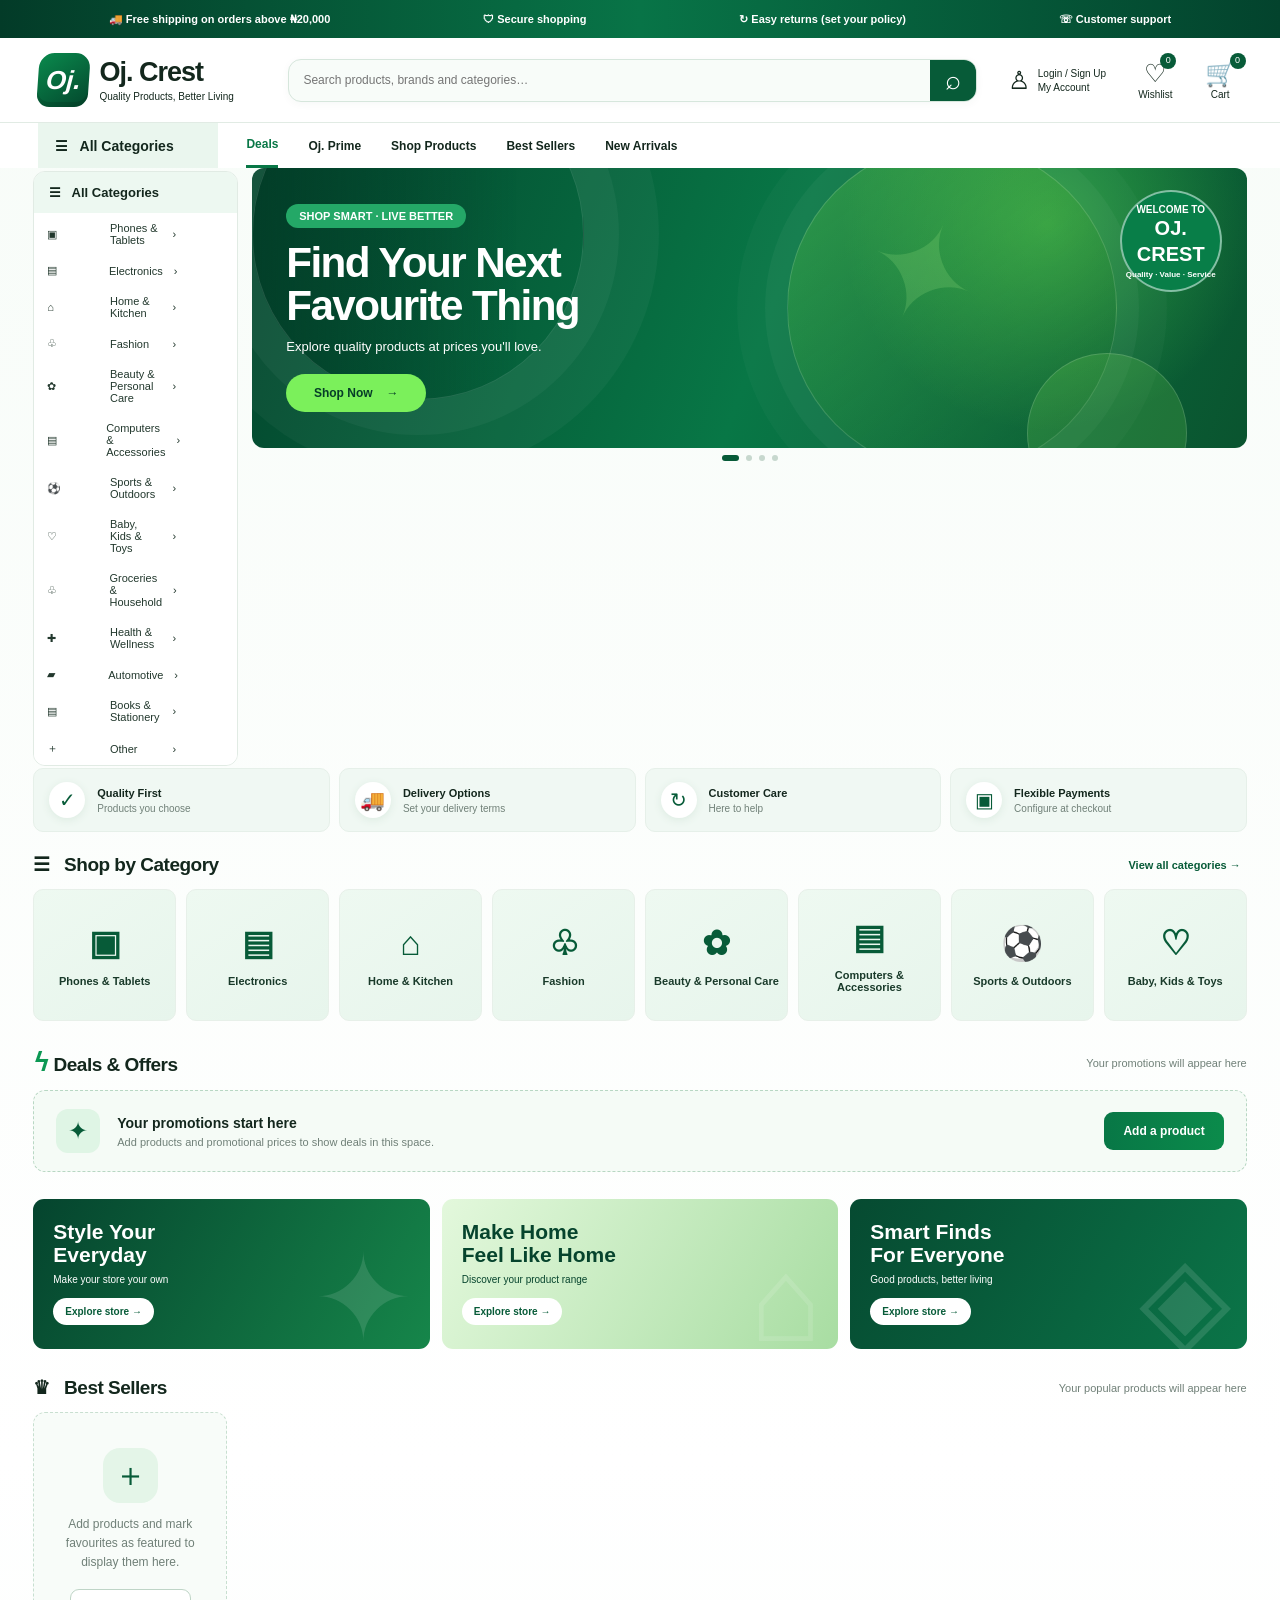
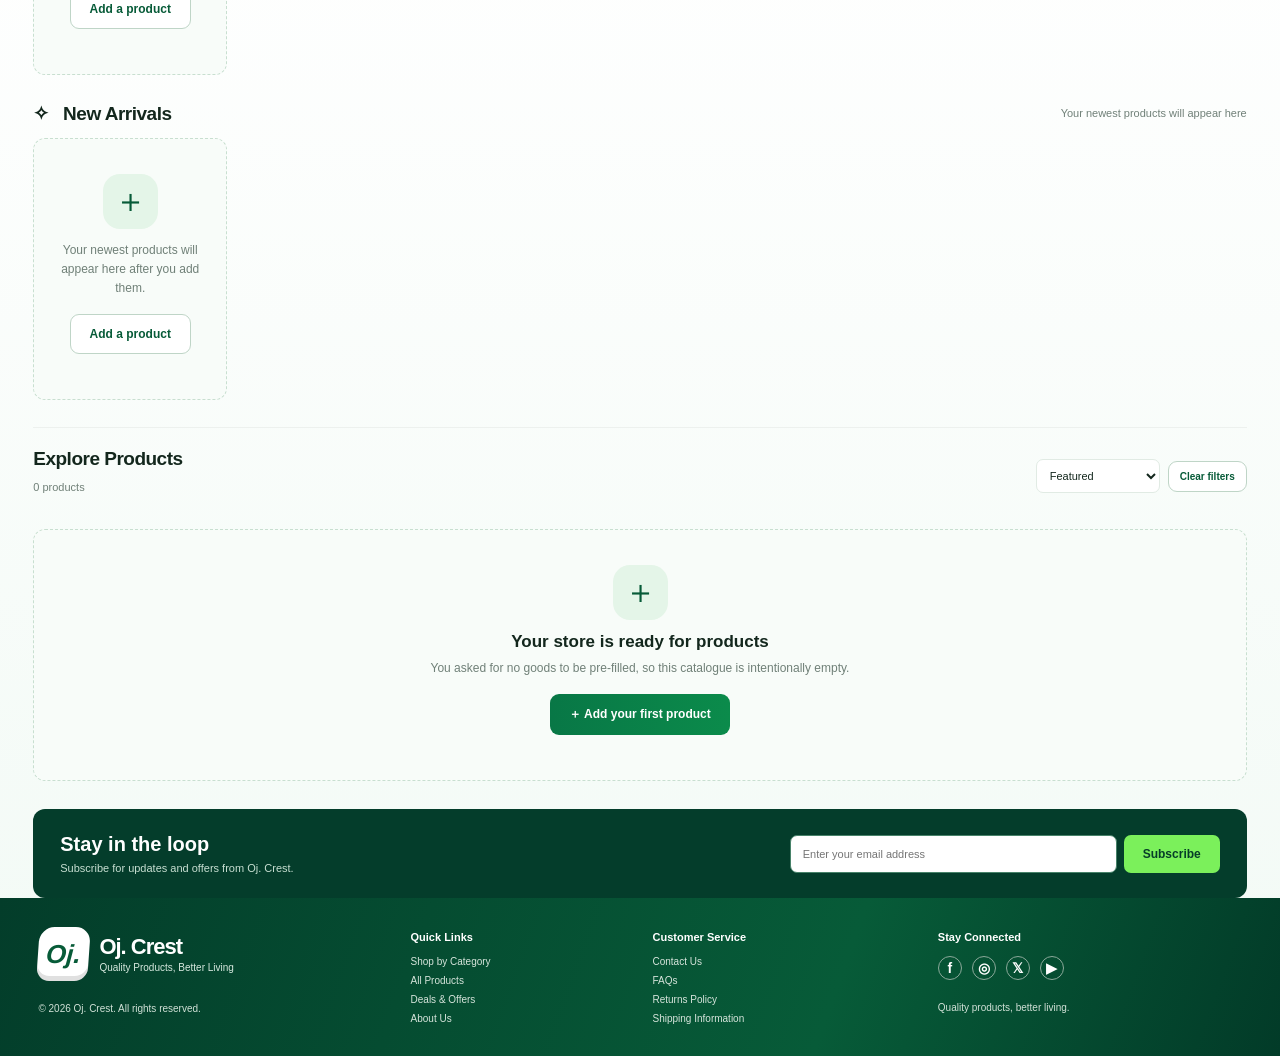
==== index.html @ b091c266 "Add files via upload" ====
<!doctype html>
<html lang="en">
<head>
  <meta charset="utf-8">
  <meta name="viewport" content="width=device-width, initial-scale=1">
  <meta name="theme-color" content="#075b38">
  <meta name="description" content="Oj. Crest — Quality Products, Better Living.">
  <title>Oj. Crest | Quality Products, Better Living</title>
  <style>
*{box-sizing:border-box} :root{--green:#075b38;--deep:#043d2b;--mid:#087746;--lime:#7bf05b;--mint:#edf8f1;--ink:#13271d;--muted:#708078;--line:#e1ebe4;--shadow:0 4px 14px rgba(5,70,42,.07)}html{scroll-behavior:smooth;scroll-padding-top:20px}body{margin:0;background:#fbfdfb;color:var(--ink);font-family:"DM Sans",Arial,sans-serif;font-size:14px}button,input,select,textarea{font:inherit}button,a{-webkit-tap-highlight-color:transparent}button{cursor:pointer}a{color:inherit;text-decoration:none}.top-strip{height:38px;background:var(--deep);color:#fff;display:flex;align-items:center;justify-content:space-around;padding:0 3%;font-size:11px;font-weight:600;gap:12px}.header{display:flex;align-items:center;gap:25px;padding:15px 3%;background:#fff;border-bottom:1px solid var(--line)}.brand{display:flex;align-items:center;gap:10px;min-width:225px}.brand-logo{display:grid;place-items:center;width:51px;height:54px;background:var(--green);color:white;font-size:26px;font-weight:800;font-style:italic;border-radius:15px 15px 13px 13px;transform:skew(-4deg);box-shadow:inset 0 -5px 0 rgba(0,0,0,.12)}.brand b{display:block;font-size:27px;line-height:1.1;letter-spacing:-1px}.brand small{display:block;font-size:10px;margin-top:3px}.search{height:43px;display:flex;flex:1;min-width:120px;border:1px solid #d6e6dc;border-radius:13px;overflow:hidden;background:#f8fcf9}.search input{border:0;outline:0;background:transparent;padding:0 14px;flex:1;min-width:0;font-size:12px}.search button{width:46px;border:0;background:var(--green);color:white;font-size:27px}.head-actions{display:flex;align-items:center;gap:20px}.head-actions button{border:0;background:none;color:var(--ink)}.account-btn{display:flex;align-items:center;gap:8px;text-align:left;font-size:10px;white-space:nowrap}.account-btn small,.head-icon-btn small{display:block;font-size:10px;margin-top:3px}.head-icon{font-size:25px;position:relative;display:inline-block;line-height:1}.head-icon i{position:absolute;top:-8px;right:-10px;background:var(--green);color:white;font-size:9px;font-style:normal;min-width:16px;height:16px;border-radius:50%;display:grid;place-items:center}.head-icon-btn{text-align:center;min-width:42px}.mobile-menu{display:none}.nav{display:flex;align-items:center;gap:28px;padding:0 3%;height:45px;background:#fff}.nav-category{border:0;background:#eaf6ee;padding:13px 17px;font-weight:700;color:var(--ink);height:100%;min-width:180px;text-align:left}.nav-links{display:flex;gap:30px;font-size:12px;font-weight:700;align-items:center;height:100%}.nav-links a:first-child{color:var(--mid);height:100%;display:flex;align-items:center;border-bottom:3px solid var(--mid)}main{padding:0 2.6%}.top-layout{display:grid;grid-template-columns:205px minmax(0,1fr);gap:14px}.category-sidebar{border:1px solid var(--line);border-radius:12px;overflow:hidden;background:#fff;margin-top:3px}.category-sidebar h3{background:#edf8f1;margin:0;padding:13px 15px;font-size:13px}.category-sidebar button{display:flex;align-items:center;gap:11px;width:100%;padding:9px 13px;border:0;background:#fff;text-align:left;font-size:11px;color:#22382d}.category-sidebar button:hover,.category-sidebar button.selected{background:#f0faf3;color:var(--mid)}.category-sidebar button span{flex:1}.hero{min-height:280px;position:relative;overflow:hidden;border-radius:12px;background:radial-gradient(ellipse at 82% 45%,#49a943 0,#147544 30%,transparent 51%),linear-gradient(110deg,#06442e,#087747 70%,#b2f078);color:white;display:flex;align-items:center;padding:30px 34px}.hero:after{content:"";position:absolute;inset:0;background:linear-gradient(90deg,rgba(2,57,37,.6),transparent 80%);pointer-events:none}.hero-copy{position:relative;z-index:2}.hero-pill{display:inline-block;background:#21a967;border-radius:20px;padding:6px 13px;font-size:11px;font-weight:800}.hero h1{font-size:clamp(30px,3.3vw,47px);line-height:1.02;letter-spacing:-1.6px;margin:13px 0 10px}.hero p{line-height:1.5;font-size:13px;margin:0 0 17px}.btn{display:inline-flex;align-items:center;justify-content:center;gap:14px;padding:12px 19px;border:0;border-radius:9px;font-weight:700;font-size:12px;transition:transform .15s,filter .15s}.btn:hover{filter:brightness(1.03);transform:translateY(-1px)}.btn-lime{background:var(--lime);color:#063d28}.btn-green{background:var(--green);color:#fff}.btn-outline{background:#fff;border:1px solid #bfd5c7;color:var(--green)}.hero .btn{border-radius:30px;min-width:140px}.hero-orb{position:absolute;border-radius:50%;border:1px solid rgba(255,255,255,.15)}.orb-one{width:330px;height:330px;right:13%;top:-25px;background:linear-gradient(145deg,rgba(166,255,89,.25),rgba(3,67,44,.1));box-shadow:0 0 0 22px rgba(255,255,255,.035),0 0 0 50px rgba(255,255,255,.025)}.orb-two{width:160px;height:160px;right:6%;bottom:-65px;background:rgba(141,245,90,.17)}.hero-leaf{position:absolute;right:27%;top:27px;font-size:135px;color:rgba(193,255,150,.16);transform:rotate(24deg)}.discount{position:absolute;z-index:2;right:25px;top:22px;width:102px;height:102px;border-radius:50%;border:2px solid rgba(255,255,255,.5);background:#087e48;display:flex;flex-direction:column;align-items:center;justify-content:center;font-size:10px;font-weight:700;text-align:center}.discount strong{font-size:20px;line-height:1.3}.discount small{font-size:8px;margin-top:3px}.slider-dots{height:20px;display:flex;justify-content:center;align-items:center;gap:7px}.slider-dots span{width:6px;height:6px;border-radius:50%;background:#c7d8ce}.slider-dots span:first-child{width:17px;border-radius:5px;background:var(--green)}.trust-row{display:grid;grid-template-columns:repeat(4,1fr);gap:9px;margin:2px 0 21px}.trust-row>div{background:#f0f8f3;border:1px solid #e6f0e9;border-radius:10px;display:flex;align-items:center;gap:12px;padding:13px 15px;min-width:0}.trust-icon{display:grid;place-items:center;flex-shrink:0;width:36px;height:36px;border-radius:50%;background:#fff;color:var(--green);font-size:20px;box-shadow:0 2px 8px #dcebe1}.trust-row b,.trust-row small{display:block}.trust-row b{font-size:11px}.trust-row small{font-size:10px;color:var(--muted);margin-top:4px}.section{margin:21px 0 27px}.section-title{display:flex;align-items:center;justify-content:space-between;gap:14px;margin-bottom:13px}.section-title h2{font-size:19px;letter-spacing:-.5px;margin:0}.text-link{border:0;background:transparent;color:var(--green);font-size:11px;font-weight:700;white-space:nowrap}.muted{color:var(--muted);font-size:11px}.category-tiles{display:grid;grid-template-columns:repeat(8,minmax(0,1fr));gap:10px}.category-tile{min-height:132px;border:1px solid #e7f0e9;border-radius:10px;background:linear-gradient(145deg,#eef9f1,#e7f5ec);display:flex;flex-direction:column;align-items:center;justify-content:center;gap:12px;padding:14px 7px;text-align:center;color:#193a2a;transition:.15s}.category-tile:hover{border-color:#a5d9b8;transform:translateY(-2px)}.category-tile .tile-icon{font-size:34px;color:var(--green);font-weight:700}.category-tile span:last-child{font-size:11px;font-weight:600}.bolt{color:#0b9853;font-size:25px}.empty-promo{display:flex;align-items:center;gap:17px;border:1px dashed #b8d7c3;background:#f5fbf6;border-radius:12px;padding:18px 22px}.empty-promo-icon{width:44px;height:44px;display:grid;place-items:center;border-radius:12px;background:#dff5e5;color:var(--green);font-size:24px}.empty-promo>div:nth-child(2){flex:1}.empty-promo b{font-size:14px}.empty-promo p{font-size:11px;color:var(--muted);margin:5px 0 0}.promo-banners{display:grid;grid-template-columns:repeat(3,1fr);gap:12px;margin:22px 0 27px}.promo{position:relative;overflow:hidden;min-height:150px;border-radius:11px;padding:21px 20px;display:flex;flex-direction:column;align-items:flex-start;color:white;background:linear-gradient(120deg,#075235,#16844a)}.promo-a{background:linear-gradient(120deg,#05442e,#16864a)}.promo-b{background:linear-gradient(120deg,#e3f8dc,#a8dda2);color:#06442d}.promo-c{background:linear-gradient(120deg,#064a31,#0b7548)}.promo b{font-size:21px;line-height:1.1;position:relative;z-index:1}.promo small{font-size:10px;margin-top:8px;position:relative;z-index:1}.promo a{background:#fff;color:var(--green);border-radius:25px;padding:8px 12px;font-size:10px;font-weight:700;margin-top:13px;position:relative;z-index:1}.promo-shape{position:absolute;right:16px;bottom:-19px;font-size:120px;color:rgba(255,255,255,.12)}.product-grid{display:grid;grid-template-columns:repeat(6,minmax(0,1fr));gap:10px}.product-card{position:relative;border:1px solid var(--line);border-radius:10px;background:#fff;padding:9px;min-width:0;box-shadow:0 2px 5px rgba(0,0,0,.015);transition:box-shadow .15s,transform .15s}.product-card:hover{box-shadow:var(--shadow);transform:translateY(-2px)}.product-image{height:145px;width:100%;object-fit:contain;background:#fff;border-radius:7px;cursor:pointer;display:block}.image-placeholder{height:145px;display:grid;place-items:center;background:linear-gradient(135deg,#f0f8f2,#e4f2e8);color:#0b7547;border-radius:7px;font-size:42px;cursor:pointer}.heart-btn{position:absolute;top:12px;right:12px;border:0;background:rgba(255,255,255,.92);width:27px;height:27px;border-radius:50%;font-size:19px;color:var(--green)}.heart-btn.active{color:#dc3f59}.product-name{font-size:11px;line-height:1.35;height:31px;overflow:hidden;margin:10px 0 7px;cursor:pointer}.product-price{font-weight:800;font-size:13px;color:#062f20}.old-price{font-size:10px;color:#a2ada6;text-decoration:line-through;margin-left:6px;font-weight:400}.product-meta{font-size:10px;color:#a1a99f;margin:6px 0 9px;min-height:13px}.stars{color:#f1bf23;letter-spacing:1px}.product-actions{display:flex;gap:5px}.add-cart{width:100%;background:var(--green);color:white;border:0;border-radius:6px;padding:9px 4px;font-size:10px;font-weight:700}.manage-mini{background:#edf7ef;color:var(--green);border:1px solid #dcebe0;border-radius:6px;padding:0 8px;font-size:11px}.all-products{border-top:1px solid #edf1ee;padding-top:20px}.filters{display:flex;gap:8px;align-items:center}.filters select{padding:9px;border:1px solid var(--line);border-radius:7px;background:#fff;color:var(--ink);font-size:11px;max-width:170px}.filters .btn{padding:9px 11px;font-size:10px}.filter-chips{display:flex;gap:7px;flex-wrap:wrap;margin-bottom:12px}.chip{border:1px solid #c9dfd0;border-radius:20px;background:#f2faf4;color:var(--green);padding:6px 10px;font-size:10px}.empty-state{text-align:center;padding:35px 15px 45px;border:1px dashed #c8dfd0;background:#f8fcf9;border-radius:12px}.empty-box{width:55px;height:55px;border-radius:17px;background:#e4f5e8;color:var(--green);font-size:33px;display:grid;place-items:center;margin:0 auto 12px}.empty-state h3{margin:0 0 7px;font-size:17px}.empty-state p{color:var(--muted);font-size:12px;margin:0 auto 16px;max-width:420px;line-height:1.6}.newsletter{margin:28px 0 0;background:var(--deep);color:white;border-radius:12px;padding:24px 27px;display:flex;align-items:center;justify-content:space-between;gap:20px}.newsletter h2{font-size:20px;margin:0 0 6px}.newsletter p{font-size:11px;color:#c8dfd2;margin:0}.newsletter form{display:flex;gap:7px;max-width:430px;width:100%}.newsletter input{flex:1;min-width:0;border:1px solid #478269;background:#fff;color:var(--ink);padding:12px;border-radius:7px;font-size:11px}.newsletter .btn{border-radius:7px}.footer{background:#053d2b;color:white;padding:29px 3% 24px;display:grid;grid-template-columns:1.6fr 1fr 1.2fr 1.4fr;gap:25px;margin-top:0}.brand-footer{min-width:0}.brand-footer .brand-logo{background:#fff;color:var(--green)}.brand-footer b{font-size:22px}.brand-footer small{color:#d7e9df}.footer p{font-size:10px;color:#d1e1d7;margin-top:22px}.footer h4{font-size:11px;margin:4px 0 13px}.footer>div>a:not(.brand),.footer>div>button{display:block;font-size:10px;color:#d7e5dc;margin:8px 0;background:none;border:0;padding:0;text-align:left}.socials{display:flex;gap:10px}.socials a{width:24px;height:24px;border:1px solid #8ba99a;border-radius:50%;display:grid;place-items:center;font-weight:700}.overlay{position:fixed;inset:0;background:rgba(2,25,15,.45);z-index:20}.hidden{display:none!important}.drawer{position:fixed;right:0;top:0;bottom:0;width:min(420px,100%);background:#fff;z-index:21;box-shadow:-10px 0 30px rgba(0,0,0,.12);display:flex;flex-direction:column}.drawer-head{padding:20px;border-bottom:1px solid var(--line);display:flex;align-items:center;justify-content:space-between}.drawer-head h2{font-size:19px;margin:0}.drawer-head small{font-size:12px;color:var(--muted)}.close{border:0;background:#edf5ef;color:var(--green);width:34px;height:34px;border-radius:50%;font-size:25px;line-height:1}.drawer-body{padding:15px 20px;overflow:auto;flex:1}.drawer-footer{border-top:1px solid var(--line);padding:18px 20px}.drawer-footer>small{display:block;color:var(--muted);font-size:10px;margin:9px 0 15px}.full{width:100%;margin-top:9px}.total-line{display:flex;justify-content:space-between;align-items:center;font-size:14px}.total-line b{font-size:18px}.text-link.full{padding:12px}.cart-row{display:grid;grid-template-columns:60px 1fr auto;gap:10px;align-items:center;padding:12px 0;border-bottom:1px solid var(--line)}.cart-thumb{width:60px;height:60px;object-fit:contain;background:#f1f8f3;border-radius:7px}.cart-row b{font-size:11px;display:block}.cart-row small{font-size:10px;color:var(--muted);display:block;margin-top:5px}.quantity{display:flex;gap:7px;align-items:center;margin-top:7px}.quantity button{border:1px solid var(--line);background:#fff;border-radius:4px;width:24px;height:24px;color:var(--green)}.remove-item{border:0;background:none;color:#b44;font-size:10px;margin-top:5px}.modal{width:min(560px,calc(100% - 26px));max-height:90vh;overflow:auto;border:0;border-radius:15px;padding:27px;background:white;color:var(--ink);box-shadow:0 15px 60px rgba(0,0,0,.2)}.modal::backdrop{background:rgba(2,25,15,.52)}.modal h2{margin:0 0 8px;font-size:22px}.modal-x{position:absolute;right:15px;top:15px}.wide-modal{width:min(700px,calc(100% - 26px))}.form-stack{display:flex;flex-direction:column;gap:14px;margin-top:20px}.form-stack label{display:flex;flex-direction:column;gap:6px;font-size:11px;font-weight:700}.form-stack input,.form-stack select,.form-stack textarea{width:100%;padding:11px;border:1px solid #d4e3d9;border-radius:7px;outline-color:#0b8b51;background:#fff;color:var(--ink);font-size:12px}.form-stack small{font-weight:400;color:var(--muted);font-size:10px;line-height:1.4}.form-grid{display:grid;grid-template-columns:1fr 1fr;gap:12px}.check-label{flex-direction:row!important;align-items:center}.check-label input{width:auto}.form-actions{display:flex;justify-content:flex-end;gap:8px;margin-top:5px}.product-detail{display:grid;grid-template-columns:1fr 1fr;gap:22px;padding-top:10px}.detail-image{width:100%;height:250px;object-fit:contain;background:#f3faf5;border-radius:10px}.detail-placeholder{height:250px;display:grid;place-items:center;background:#f3faf5;border-radius:10px;font-size:60px;color:var(--green)}.product-detail h2{font-size:21px;margin:5px 0 12px}.detail-price{font-size:22px;font-weight:800;color:var(--green)}.detail-description{font-size:12px;line-height:1.7;color:#65756b}.detail-stock{font-size:11px;color:var(--muted);margin:12px 0}.toast{position:fixed;z-index:50;left:50%;bottom:24px;transform:translate(-50%,20px);opacity:0;pointer-events:none;background:#103d2a;color:#fff;padding:12px 18px;border-radius:8px;box-shadow:var(--shadow);font-size:12px;transition:.2s;max-width:calc(100% - 24px);text-align:center}.toast.show{opacity:1;transform:translate(-50%,0)}.info-copy{line-height:1.7;color:var(--muted);font-size:13px}
@media(max-width:1000px){.header{gap:13px}.brand{min-width:190px}.brand b{font-size:23px}.head-actions{gap:10px}.account-btn{display:none}.category-tiles{grid-template-columns:repeat(4,minmax(0,1fr))}.product-grid{grid-template-columns:repeat(4,minmax(0,1fr))}.product-image,.image-placeholder{height:135px}.top-layout{grid-template-columns:180px minmax(0,1fr)}.trust-row>div{padding:10px;gap:8px}.trust-row b{font-size:10px}}
@media(max-width:700px){.top-strip{height:auto;min-height:32px;padding:8px 10px;justify-content:center;font-size:10px}.top-strip span:not(:first-child){display:none}.header{padding:12px 4%;gap:10px;flex-wrap:wrap}.brand{min-width:0;flex:1;gap:7px}.brand-logo{width:41px;height:43px;font-size:22px}.brand b{font-size:21px}.brand small{font-size:9px}.mobile-menu{display:block;border:0;background:#eef8f1;color:var(--green);font-size:21px;border-radius:7px;padding:8px 10px;order:2}.search{order:3;flex-basis:100%;height:40px}.head-actions{gap:9px}.head-icon{font-size:22px}.head-icon-btn{min-width:32px}.head-icon-btn small{font-size:9px}.nav{height:auto;padding:0 4%;gap:0}.nav-category{display:none}.nav-links{overflow:auto;gap:20px;white-space:nowrap;height:42px;font-size:11px;width:100%}.top-layout{display:block}.category-sidebar{display:none;margin:0 0 12px}.category-sidebar.open{display:block}.hero{min-height:250px;padding:23px 19px}.hero h1{font-size:33px}.hero p{font-size:12px;max-width:220px}.discount{width:76px;height:76px;right:12px;top:13px;font-size:8px}.discount strong{font-size:14px}.hero-orb{right:-50px}.hero-leaf{right:20%;font-size:100px}.trust-row{grid-template-columns:repeat(2,minmax(0,1fr));gap:7px;margin-top:4px}.trust-row>div{padding:9px;min-height:61px}.trust-icon{width:30px;height:30px;font-size:16px}.trust-row b{font-size:10px}.trust-row small{font-size:9px}.section{margin:20px 0}.section-title{align-items:flex-start;flex-wrap:wrap}.section-title h2{font-size:17px}.section-title .muted{font-size:10px}.category-tiles{grid-template-columns:repeat(4,minmax(0,1fr));gap:7px}.category-tile{min-height:104px;padding:9px 4px;gap:8px}.category-tile .tile-icon{font-size:27px}.category-tile span:last-child{font-size:9px}.empty-promo{padding:13px;gap:10px;flex-wrap:wrap}.empty-promo-icon{width:36px;height:36px}.empty-promo>div:nth-child(2){min-width:150px}.empty-promo p{line-height:1.4}.empty-promo .btn{margin-left:46px}.promo-banners{grid-template-columns:1fr;gap:8px}.promo{min-height:120px;padding:17px}.promo b{font-size:19px}.promo-shape{font-size:95px}.product-grid{grid-template-columns:repeat(2,minmax(0,1fr));gap:8px}.product-card{padding:8px}.product-image,.image-placeholder{height:150px}.product-name{font-size:11px}.product-price{font-size:12px}.product-meta{font-size:9px}.add-cart{padding:10px 4px}.filters{width:100%}.filters select{flex:1;max-width:none}.filters .btn{white-space:nowrap}.newsletter{padding:20px 16px;display:block}.newsletter h2{font-size:18px}.newsletter form{margin-top:14px}.newsletter input{padding:10px}.newsletter .btn{padding:10px}.footer{grid-template-columns:1fr 1fr;gap:22px;padding:25px 5%}.footer-brand{grid-column:1/-1}.footer-brand p{margin-top:13px}.brand-footer b{font-size:20px}.product-detail{grid-template-columns:1fr}.detail-image,.detail-placeholder{height:210px}.form-grid{grid-template-columns:1fr}.modal{padding:24px 18px}.modal-x{right:10px;top:10px}.checkout-total{margin-top:4px}}
@media(max-width:380px){.category-tiles{grid-template-columns:repeat(2,minmax(0,1fr))}.product-image,.image-placeholder{height:130px}.brand b{font-size:19px}.head-actions{gap:5px}.hero h1{font-size:29px}.discount{display:none}.filters .btn{padding:9px 7px}}


/* Extra responsive polish for the single-file Oj. Crest edition */
:root { color-scheme: light; }
body { min-width: 320px; background: linear-gradient(180deg,#f7fcf8 0%,#ffffff 55%,#f2faf5 100%); }
.top-strip { background: linear-gradient(90deg,#033b28,#087447,#03432d); }
.header { position:relative; }
.brand-logo { background:linear-gradient(145deg,#0a8a4d,#03472d); }
.search { box-shadow:0 2px 8px rgba(5,70,42,.04); }
.search:focus-within { border-color:#13a05d; box-shadow:0 0 0 3px rgba(19,160,93,.12); }
.nav-links a { position:relative; padding:15px 0; }
.nav-links a:hover { color:#0b8b4b; }
.hero { background:radial-gradient(circle at 80% 20%,rgba(111,255,83,.35),transparent 25%),linear-gradient(110deg,#03452d 0%,#087746 52%,#0a542f 100%); overflow:hidden; }
.hero:after { content:""; position:absolute; right:-55px; top:-100px; width:330px;height:330px;border:1px solid rgba(255,255,255,.13);border-radius:50%;box-shadow:0 0 0 35px rgba(255,255,255,.04),0 0 0 75px rgba(255,255,255,.035);pointer-events:none; }
.hero-pill { background:#24a867 !important; }
.btn-green,.product-card .add-btn { background:linear-gradient(90deg,#087746,#0b8b4b); }
.btn-green:hover,.product-card .add-btn:hover { filter:brightness(1.1); }
.category-card { transition:transform .18s,box-shadow .18s; }
.category-card:hover { transform:translateY(-3px);box-shadow:0 8px 20px rgba(5,70,42,.10); }
.category-card:nth-child(6n+1){background:#eaf7ee}
.category-card:nth-child(6n+2){background:#eaf5fb}
.category-card:nth-child(6n+3){background:#f1f6e8}
.category-card:nth-child(6n+4){background:#e8f7f4}
.category-card:nth-child(6n+5){background:#f6eef7}
.category-card:nth-child(6n){background:#fff5e8}
.product-card { border-radius:12px; box-shadow:0 3px 12px rgba(5,70,42,.055); transition:transform .18s,box-shadow .18s; }
.product-card:hover { transform:translateY(-3px);box-shadow:0 9px 22px rgba(5,70,42,.11); }
.image-placeholder { background:linear-gradient(135deg,#f0f8f2,#e0f2e6); color:#17834e; border-radius:8px; }
.promo-card { border-radius:14px; }
footer,.footer { background:linear-gradient(110deg,#033d2a,#075b38 65%,#023b28); }
button:focus-visible,a:focus-visible,input:focus-visible { outline:3px solid #8df77a;outline-offset:2px; }
@media(max-width:700px){
 .top-strip { height:auto; min-height:34px; padding:8px 10px; gap:5px 12px; flex-wrap:wrap; justify-content:center; font-size:10px; }
 .header { display:grid; grid-template-columns:1fr auto; gap:12px; padding:12px 14px; }
 .brand { min-width:0; gap:8px; }
 .brand-logo { width:44px;height:46px;font-size:23px; }
 .brand b { font-size:22px; }
 .brand small { font-size:9px; }
 .mobile-menu { display:block; border:1px solid #dbe9df; background:#edf8f1; border-radius:9px; padding:10px 12px; color:#075b38; }
 .search { grid-column:1/-1; width:100%; height:44px; }
 .head-actions { grid-column:1/-1; justify-content:space-around; gap:8px; border-top:1px solid #edf2ee; padding-top:8px; }
 .nav { height:auto; padding:0 14px 10px; display:block; }
 .nav-category { width:100%; border-radius:8px; height:auto; padding:12px; }
 .nav-links { display:flex; overflow-x:auto; gap:20px; white-space:nowrap; padding:10px 2px 4px; }
 .top-layout { display:block; padding:0 14px; }
 .category-sidebar { display:none; }
 .category-sidebar.open { display:block; margin-bottom:12px; }
 main { overflow:hidden; }
 .hero { min-height:300px; padding:24px 20px; border-radius:14px; }
 .hero h1 { font-size:clamp(30px,8vw,42px); }
 .hero p { max-width:75%; }
 .hero:after { right:-160px; top:10px; }
 .benefits,.trust-row { grid-template-columns:repeat(2,minmax(0,1fr)); gap:8px; }
 .category-grid { grid-template-columns:repeat(2,minmax(0,1fr)); }
 .product-grid { grid-template-columns:repeat(2,minmax(0,1fr)); gap:10px; }
 .product-card { min-width:0; }
 .promo-grid { grid-template-columns:1fr; }
 .section { padding-left:14px;padding-right:14px; }
 footer,.footer { padding-left:16px;padding-right:16px; }
}

  </style>
</head>
<body>
  <div class="top-strip">
    <span>🚚 Free shipping on orders above ₦20,000</span><span>🛡 Secure shopping</span>
    <span>↻ Easy returns (set your policy)</span><span>☏ Customer support</span>
  </div>
  <header class="header">
    <a class="brand" href="#" aria-label="Oj. Crest home"><span class="brand-logo">Oj.</span><span><b>Oj. Crest</b><small>Quality Products, Better Living</small></span></a>
    <button class="mobile-menu" id="mobileMenu" aria-label="Open categories">☰</button>
    <form class="search" id="searchForm"><input id="searchInput" type="search" placeholder="Search products, brands and categories…" aria-label="Search products"><button aria-label="Search">⌕</button></form>
    <div class="head-actions">
      <button id="accountOpen" class="account-btn"><span class="head-icon">♙</span><span>Login / Sign Up<small>My Account</small></span></button>
      <button class="head-icon-btn" id="wishlistOpen"><span class="head-icon">♡<i id="wishCount">0</i></span><small>Wishlist</small></button>
      <button class="head-icon-btn" id="cartOpen"><span class="head-icon">🛒<i id="cartCount">0</i></span><small>Cart</small></button>
    </div>
  </header>
  <nav class="nav">
    <button id="categoryToggle" class="nav-category">☰ &nbsp; All Categories</button>
    <div class="nav-links"><a href="#deals">Deals</a><a href="#prime">Oj. Prime</a><a href="#products">Shop Products</a><a href="#bestSellers">Best Sellers</a><a href="#newArrivals">New Arrivals</a></div>
  </nav>

  <main>
    <section class="top-layout">
      <aside class="category-sidebar" id="categorySidebar">
        <h3>☰ &nbsp; All Categories</h3>
        <div id="sidebarCategories"></div>
      </aside>
      <div class="hero-column">
        <section class="hero">
          <div class="hero-copy"><span class="hero-pill">SHOP SMART · LIVE BETTER</span><h1>Find Your Next<br>Favourite Thing</h1><p>Explore quality products at prices you'll love.</p><a class="btn btn-lime" href="#products">Shop Now <span>→</span></a></div>
          <div class="hero-orb orb-one"></div><div class="hero-orb orb-two"></div><div class="hero-leaf">✦</div>
          <div class="discount">WELCOME TO<strong>OJ. CREST</strong><small>Quality · Value · Service</small></div>
        </section>
        <div class="slider-dots"><span></span><span></span><span></span><span></span></div>
      </div>
    </section>

    <section class="trust-row">
      <div><span class="trust-icon">✓</span><span><b>Quality First</b><small>Products you choose</small></span></div>
      <div><span class="trust-icon">🚚</span><span><b>Delivery Options</b><small>Set your delivery terms</small></span></div>
      <div><span class="trust-icon">↻</span><span><b>Customer Care</b><small>Here to help</small></span></div>
      <div><span class="trust-icon">▣</span><span><b>Flexible Payments</b><small>Configure at checkout</small></span></div>
    </section>

    <section class="section" id="categoriesSection"><div class="section-title"><h2>☰ &nbsp; Shop by Category</h2><button class="text-link" id="allCategories">View all categories →</button></div><div class="category-tiles" id="categoryTiles"></div></section>

    <section class="section" id="deals"><div class="section-title"><h2><span class="bolt">ϟ</span> Deals & Offers</h2><span class="muted">Your promotions will appear here</span></div><div class="empty-promo"><div class="empty-promo-icon">✦</div><div><b>Your promotions start here</b><p>Add products and promotional prices to show deals in this space.</p></div><button class="btn btn-green" id="addFirstDeal">Add a product</button></div></section>

    <section class="promo-banners" id="prime">
      <div class="promo promo-a"><span class="promo-shape">✦</span><b>Style Your<br>Everyday</b><small>Make your store your own</small><a href="#products">Explore store →</a></div>
      <div class="promo promo-b"><span class="promo-shape">⌂</span><b>Make Home<br>Feel Like Home</b><small>Discover your product range</small><a href="#products">Explore store →</a></div>
      <div class="promo promo-c"><span class="promo-shape">◈</span><b>Smart Finds<br>For Everyone</b><small>Good products, better living</small><a href="#products">Explore store →</a></div>
    </section>

    <section class="section" id="bestSellers"><div class="section-title"><h2>♛ &nbsp; Best Sellers</h2><span class="muted">Your popular products will appear here</span></div><div class="product-grid" id="bestGrid"></div></section>
    <section class="section" id="newArrivals"><div class="section-title"><h2>✧ &nbsp; New Arrivals</h2><span class="muted">Your newest products will appear here</span></div><div class="product-grid" id="newGrid"></div></section>

    <section class="section all-products" id="products">
      <div class="section-title"><div><h2 id="productHeading">Explore Products</h2><p class="muted" id="resultCount">No products added yet</p></div><div class="filters"><select id="sortSelect" aria-label="Sort products"><option value="featured">Featured</option><option value="price-low">Price: low to high</option><option value="price-high">Price: high to low</option><option value="name">Name: A–Z</option><option value="newest">Newest</option></select><button class="btn btn-outline" id="clearFilters">Clear filters</button></div></div>
      <div class="filter-chips" id="filterChips"></div>
      <div class="product-grid" id="allGrid"></div>
      <div class="empty-state" id="emptyState"><div class="empty-box">＋</div><h3>Your store is ready for products</h3><p>You asked for no goods to be pre-filled, so this catalogue is intentionally empty.</p><button class="btn btn-green" id="emptyAddProduct">＋ Add your first product</button></div>
    </section>

    <section class="newsletter"><div><h2>Stay in the loop</h2><p>Subscribe for updates and offers from Oj. Crest.</p></div><form id="newsletterForm"><input type="email" id="newsletterEmail" placeholder="Enter your email address" required><button class="btn btn-lime">Subscribe</button></form></section>
  </main>

  <footer class="footer">
    <div class="footer-brand"><a class="brand brand-footer" href="#"><span class="brand-logo">Oj.</span><span><b>Oj. Crest</b><small>Quality Products, Better Living</small></span></a><p>© <span id="year"></span> Oj. Crest. All rights reserved.</p></div>
    <div><h4>Quick Links</h4><a href="#categoriesSection">Shop by Category</a><a href="#products">All Products</a><a href="#deals">Deals & Offers</a><button data-info="About Oj. Crest">About Us</button></div>
    <div><h4>Customer Service</h4><button data-info="Contact Us">Contact Us</button><button data-info="FAQs">FAQs</button><button data-info="Returns Policy">Returns Policy</button><button data-info="Shipping Information">Shipping Information</button></div>
    <div><h4>Stay Connected</h4><div class="socials"><a href="#" aria-label="Facebook">f</a><a href="#" aria-label="Instagram">◎</a><a href="#" aria-label="X">𝕏</a><a href="#" aria-label="YouTube">▶</a></div><p>Quality products, better living.</p></div>
  </footer>

  <div class="overlay hidden" id="overlay"></div>
  <aside class="drawer hidden" id="cartDrawer"><div class="drawer-head"><h2>Your Cart <small id="drawerCount"></small></h2><button class="close" data-close>×</button></div><div class="drawer-body" id="cartItems"></div><div class="drawer-footer"><div class="total-line"><span>Subtotal</span><b id="cartSubtotal">₦0</b></div><small>Delivery charges, if applicable, are confirmed at checkout.</small><button class="btn btn-green full" id="checkoutOpen">Proceed to Checkout</button><button class="text-link full" data-close>Continue shopping</button></div></aside>
  <aside class="drawer hidden" id="wishlistDrawer"><div class="drawer-head"><h2>Your Wishlist</h2><button class="close" data-close>×</button></div><div class="drawer-body" id="wishlistItems"></div></aside>

  <dialog class="modal" id="productModal"><button class="close modal-x" data-dialog-close>×</button><div id="productModalContent"></div></dialog>
  <dialog class="modal wide-modal" id="manageModal"><button class="close modal-x" data-dialog-close>×</button><h2 id="manageTitle">Add a product</h2><p class="muted">Add your own goods. Products are saved in this browser on this device.</p>
    <form id="productForm" class="form-stack">
      <input type="hidden" id="editProductId">
      <div class="form-grid"><label>Product name *<input id="productName" required maxlength="100" placeholder="Enter product name"></label><label>Category *<select id="productCategory" required></select></label></div>
      <div class="form-grid"><label>Price in naira (₦) *<input id="productPrice" type="number" min="0" step="1" required placeholder="e.g. 25000"></label><label>Old price (optional)<input id="productOldPrice" type="number" min="0" step="1" placeholder="Optional"></label></div>
      <div class="form-grid"><label>Stock quantity *<input id="productStock" type="number" min="0" step="1" value="1" required></label><label>Product rating (optional)<select id="productRating"><option value="0">Not rated yet</option><option value="5">5 stars</option><option value="4.5">4.5 stars</option><option value="4">4 stars</option><option value="3.5">3.5 stars</option><option value="3">3 stars</option></select></label></div>
      <label>Image URL (optional)<input id="productImage" type="url" placeholder="https://example.com/product-image.jpg"><small>Use a publicly accessible image URL. Leave blank to use a clean placeholder.</small></label>
      <label>Or choose an image from your device<input id="productImageFile" type="file" accept="image/*"><small>Local image is stored in this browser. Keep image files reasonably small.</small></label>
      <label>Description<textarea id="productDescription" rows="3" maxlength="1000" placeholder="Describe your product, size, colour, features…"></textarea></label>
      <label class="check-label"><input id="productFeatured" type="checkbox"> Mark as featured</label>
      <div class="form-actions"><button type="button" class="btn btn-outline" data-dialog-close>Cancel</button><button class="btn btn-green" type="submit">Save product</button></div>
    </form>
  </dialog>
  <dialog class="modal wide-modal" id="checkoutModal"><button class="close modal-x" data-dialog-close>×</button><h2>Checkout</h2><p class="muted">Starter demo only — real payments and order processing require a backend/payment provider.</p>
    <form id="checkoutForm" class="form-stack">
      <div class="form-grid"><label>Full name *<input name="name" autocomplete="name" required></label><label>Email address *<input name="email" type="email" autocomplete="email" required></label></div>
      <div class="form-grid"><label>Phone number *<input name="phone" autocomplete="tel" required placeholder="080…"></label><label>State *<input name="state" required placeholder="e.g. Lagos"></label></div>
      <label>Delivery address *<textarea name="address" rows="3" required></textarea></label>
      <label>Payment preference *<select name="payment" required><option value="">Choose a method</option><option>Pay on delivery (demo)</option><option>Bank transfer (configure instructions)</option><option>Card payment (connect a provider first)</option></select></label>
      <div class="total-line checkout-total"><span>Order total</span><b id="checkoutTotal">₦0</b></div><button class="btn btn-green full" type="submit">Place demo order</button>
    </form>
  </dialog>
  <dialog class="modal" id="accountModal"><button class="close modal-x" data-dialog-close>×</button><h2>Welcome to Oj. Crest</h2><p class="muted">Account sign-in needs a secure backend. This demo form does not create a real account.</p><form id="accountForm" class="form-stack"><label>Email address<input type="email" required placeholder="you@example.com"></label><label>Password<input type="password" minlength="6" required placeholder="At least 6 characters"></label><button class="btn btn-green full">Continue</button></form></dialog>
  <div class="toast" id="toast" role="status" aria-live="polite"></div>
  <script>
(() => {
  "use strict";
  const CATEGORIES = [
    ["Phones & Tablets","▣"],["Electronics","▤"],["Home & Kitchen","⌂"],["Fashion","♧"],
    ["Beauty & Personal Care","✿"],["Computers & Accessories","▤"],["Sports & Outdoors","⚽"],
    ["Baby, Kids & Toys","♡"],["Groceries & Household","♧"],["Health & Wellness","✚"],
    ["Automotive","▰"],["Books & Stationery","▤"],["Other","＋"]
  ];
  const $ = id => document.getElementById(id);
  const fmt = n => new Intl.NumberFormat("en-NG",{style:"currency",currency:"NGN",maximumFractionDigits:0}).format(Number(n)||0);
  const escapeHtml = s => String(s ?? "").replace(/[&<>"']/g,c=>({"&":"&amp;","<":"&lt;",">":"&gt;",'"':"&quot;","'":"&#39;"}[c]));
  const safeImage = s => { try { const u = new URL(s); return ["http:","https:"].includes(u.protocol) ? u.href : ""; } catch { return ""; } };
  const read = (key, fallback) => { try { const v=JSON.parse(localStorage.getItem(key)); return v ?? fallback; } catch { return fallback; } };
  let products = read("ojcrest_products", []);
  let cart = read("ojcrest_cart", []);
  let wishlist = read("ojcrest_wishlist", []);
  let activeCategory = "All", query = "", activeSort = "featured", toastTimer;

  const save = () => {
    try {
      localStorage.setItem("ojcrest_products", JSON.stringify(products));
      localStorage.setItem("ojcrest_cart", JSON.stringify(cart));
      localStorage.setItem("ojcrest_wishlist", JSON.stringify(wishlist));
    } catch(e) { showToast("Storage is full. Try using smaller product images."); }
  };
  function showToast(message) {
    const t=$("toast"); t.textContent=message; t.classList.add("show");
    clearTimeout(toastTimer); toastTimer=setTimeout(()=>t.classList.remove("show"),2600);
  }
  function imageMarkup(p, cls="product-image") {
    const src=safeImage(p.image);
    if (src) return `<img class="${cls}" src="${escapeHtml(src)}" alt="${escapeHtml(p.name)}" loading="lazy" onerror="this.outerHTML='<div class=&quot;image-placeholder&quot;>＋</div>'">`;
    return `<div class="image-placeholder" aria-label="No product image">＋</div>`;
  }
  function productCard(p) {
    const wished=wishlist.includes(p.id);
    const old=Number(p.oldPrice)>Number(p.price) ? `<span class="old-price">${fmt(p.oldPrice)}</span>` : "";
    const rating=Number(p.rating)>0 ? `<span class="stars">${"★".repeat(Math.floor(p.rating))}${Number(p.rating)%1?"½":""}</span> <span>(${Number(p.rating).toFixed(1)})</span>` : `<span>Not rated yet</span>`;
    return `<article class="product-card">
      <button class="heart-btn ${wished?"active":""}" data-wish="${p.id}" aria-label="${wished?"Remove from":"Add to"} wishlist">${wished?"♥":"♡"}</button>
      <div data-view="${p.id}">${imageMarkup(p)}</div>
      <div class="product-name" data-view="${p.id}" title="${escapeHtml(p.name)}">${escapeHtml(p.name)}</div>
      <div class="product-price">${fmt(p.price)}${old}</div>
      <div class="product-meta">${rating}</div>
      <div class="product-actions"><button class="add-cart" data-add="${p.id}" ${Number(p.stock)<=0?"disabled":""}>${Number(p.stock)<=0?"Out of stock":"Add to Cart"}</button><button class="manage-mini" data-edit="${p.id}" title="Edit product" aria-label="Edit product">✎</button></div>
    </article>`;
  }
  function emptyMini(text) { return `<div class="empty-state"><div class="empty-box">＋</div><p>${text}</p><button class="btn btn-outline" data-add-product>Add a product</button></div>`; }
  function filteredProducts() {
    let list=[...products];
    if(activeCategory!=="All") list=list.filter(p=>p.category===activeCategory);
    if(query) { const q=query.toLowerCase(); list=list.filter(p=>`${p.name} ${p.category} ${p.description||""}`.toLowerCase().includes(q)); }
    if(activeSort==="price-low") list.sort((a,b)=>a.price-b.price);
    if(activeSort==="price-high") list.sort((a,b)=>b.price-a.price);
    if(activeSort==="name") list.sort((a,b)=>a.name.localeCompare(b.name));
    if(activeSort==="newest") list.sort((a,b)=>b.createdAt-a.createdAt);
    if(activeSort==="featured") list.sort((a,b)=>Number(b.featured)-Number(a.featured)||b.createdAt-a.createdAt);
    return list;
  }
  function renderProducts() {
    const list=filteredProducts();
    $("allGrid").innerHTML=list.map(productCard).join("");
    $("resultCount").textContent=`${list.length} product${list.length===1?"":"s"}${activeCategory!=="All"?" in "+activeCategory:""}`;
    $("productHeading").textContent=query?`Search results for “${query}”`:activeCategory==="All"?"Explore Products":activeCategory;
    $("filterChips").innerHTML=(activeCategory!=="All"?`<button class="chip" id="clearCategory">${escapeHtml(activeCategory)} ×</button>`:"")+(query?`<button class="chip" id="clearQuery">Search: ${escapeHtml(query)} ×</button>`:"");
    $("emptyState").classList.toggle("hidden",list.length>0);
    $("bestGrid").innerHTML=products.length?products.filter(p=>p.featured).slice(0,6).map(productCard).join("")||emptyMini("Mark your products as featured to show them here.") : emptyMini("Add products and mark favourites as featured to display them here.");
    $("newGrid").innerHTML=products.length?[...products].sort((a,b)=>b.createdAt-a.createdAt).slice(0,6).map(productCard).join(""):emptyMini("Your newest products will appear here after you add them.");
    if($("deals")) $("addFirstDeal").textContent=products.length?"Manage products":"Add a product";
    renderCategories();
    renderCounts();
  }
  function renderCategories() {
    $("sidebarCategories").innerHTML=CATEGORIES.map(([name,icon])=>`<button data-category="${escapeHtml(name)}" class="${activeCategory===name?"selected":""}"><span>${icon}</span><span>${escapeHtml(name)}</span><span>›</span></button>`).join("");
    $("categoryTiles").innerHTML=CATEGORIES.slice(0,8).map(([name,icon])=>`<button class="category-tile" data-category="${escapeHtml(name)}"><span class="tile-icon">${icon}</span><span>${escapeHtml(name)}</span></button>`).join("");
    $("productCategory").innerHTML=CATEGORIES.map(([name])=>`<option value="${escapeHtml(name)}">${escapeHtml(name)}</option>`).join("");
  }
  function renderCounts() {
    $("cartCount").textContent=cart.reduce((sum,x)=>sum+x.qty,0);
    $("wishCount").textContent=wishlist.length;
    $("drawerCount").textContent=`(${cart.reduce((sum,x)=>sum+x.qty,0)})`;
    $("cartSubtotal").textContent=fmt(cart.reduce((sum,x)=>sum+(products.find(p=>p.id===x.id)?.price||0)*x.qty,0));
    $("checkoutTotal").textContent=fmt(cart.reduce((sum,x)=>sum+(products.find(p=>p.id===x.id)?.price||0)*x.qty,0));
  }
  function renderCart() {
    const lines=cart.map(item=>({item,p:products.find(p=>p.id===item.id)})).filter(x=>x.p);
    $("cartItems").innerHTML=lines.length?lines.map(({item,p})=>`<div class="cart-row">${imageMarkup(p,"cart-thumb")}<div><b>${escapeHtml(p.name)}</b><small>${fmt(p.price)} each</small><div class="quantity"><button data-qty="${p.id}" data-delta="-1">−</button><span>${item.qty}</span><button data-qty="${p.id}" data-delta="1">+</button></div><button class="remove-item" data-remove="${p.id}">Remove</button></div><b>${fmt(p.price*item.qty)}</b></div>`).join(""):`<div class="empty-state"><div class="empty-box">🛒</div><h3>Your cart is empty</h3><p>Add products to your cart and they'll appear here.</p></div>`;
    renderCounts();
  }
  function renderWishlist() {
    const items=wishlist.map(id=>products.find(p=>p.id===id)).filter(Boolean);
    $("wishlistItems").innerHTML=items.length?items.map(p=>`<div class="cart-row">${imageMarkup(p,"cart-thumb")}<div><b>${escapeHtml(p.name)}</b><small>${fmt(p.price)}</small><button class="remove-item" data-wish="${p.id}">Remove from wishlist</button></div><button class="manage-mini" data-add="${p.id}">Add</button></div>`).join(""):`<div class="empty-state"><div class="empty-box">♡</div><h3>Your wishlist is empty</h3><p>Tap the heart on a product to save it here.</p></div>`;
  }
  function addToCart(id) {
    const p=products.find(x=>x.id===id); if(!p)return;
    if(Number(p.stock)<=0){showToast("This product is out of stock.");return;}
    const item=cart.find(x=>x.id===id);
    if(item && item.qty>=Number(p.stock)){showToast("You've reached the available stock quantity.");return;}
    if(item)item.qty++;else cart.push({id,qty:1});
    save();renderCart();showToast("Added to cart.");
  }
  function toggleWish(id) {
    wishlist=wishlist.includes(id)?wishlist.filter(x=>x!==id):[...wishlist,id];
    save();renderProducts();renderWishlist();showToast(wishlist.includes(id)?"Added to wishlist.":"Removed from wishlist.");
  }
  function showDrawer(which) {
    closeDrawers(); $("overlay").classList.remove("hidden"); $(which).classList.remove("hidden");
    if(which==="cartDrawer")renderCart();else renderWishlist();
  }
  function closeDrawers() { $("cartDrawer").classList.add("hidden");$("wishlistDrawer").classList.add("hidden");$("overlay").classList.add("hidden"); }
  function closeDialogs() { document.querySelectorAll("dialog[open]").forEach(d=>d.close()); }
  function openDialog(id) { closeDrawers();$(id).showModal(); }
  function openProduct(id) {
    const p=products.find(x=>x.id===id);if(!p)return;
    $("productModalContent").innerHTML=`<div class="product-detail">${imageMarkup(p,"detail-image")}<div><h2>${escapeHtml(p.name)}</h2><div class="detail-price">${fmt(p.price)} ${Number(p.oldPrice)>Number(p.price)?`<small class="old-price">${fmt(p.oldPrice)}</small>`:""}</div><p class="detail-stock">${Number(p.stock)>0?`${p.stock} in stock`:"Out of stock"} · ${escapeHtml(p.category)}</p><p class="detail-description">${escapeHtml(p.description||"No product description has been added yet.")}</p><button class="btn btn-green full" data-add="${p.id}" ${Number(p.stock)<=0?"disabled":""}>Add to Cart</button><button class="btn btn-outline full" data-wish="${p.id}">${wishlist.includes(p.id)?"♥ Remove wishlist":"♡ Add to Wishlist"}</button><button class="text-link full" data-edit="${p.id}">Edit this product</button></div></div>`;
    openDialog("productModal");
  }
  function openManage(id=null) {
    $("productForm").reset();$("editProductId").value="";
    $("productStock").value="1";$("productRating").value="0";
    if(id) {
      const p=products.find(x=>x.id===id);if(!p)return;
      $("manageTitle").textContent="Edit product";$("editProductId").value=p.id;
      $("productName").value=p.name;$("productCategory").value=p.category;$("productPrice").value=p.price;
      $("productOldPrice").value=p.oldPrice||"";$("productStock").value=p.stock;$("productRating").value=p.rating||"0";
      $("productImage").value=p.image||"";$("productDescription").value=p.description||"";$("productFeatured").checked=!!p.featured;
    } else $("manageTitle").textContent="Add a product";
    $("productImageFile").value="";
    openDialog("manageModal");
  }
  function selectCategory(category) {
    activeCategory=category==="All"?"All":category;query="";$("searchInput").value="";
    document.querySelectorAll(".category-sidebar").forEach(el=>el.classList.remove("open"));
    renderProducts();$("products").scrollIntoView({behavior:"smooth",block:"start"});
  }
  document.addEventListener("click",e=>{
    const cat=e.target.closest("[data-category]");if(cat){selectCategory(cat.dataset.category);return;}
    const add=e.target.closest("[data-add]");if(add){const id=add.dataset.add; if($("productModal").open)closeDialogs();addToCart(id);return;}
    const wish=e.target.closest("[data-wish]");if(wish){toggleWish(wish.dataset.wish);return;}
    const edit=e.target.closest("[data-edit]");if(edit){closeDialogs();openManage(edit.dataset.edit);return;}
    const view=e.target.closest("[data-view]");if(view){openProduct(view.dataset.view);return;}
    const qty=e.target.closest("[data-qty]");if(qty){const item=cart.find(x=>x.id===qty.dataset.qty);const p=products.find(x=>x.id===qty.dataset.qty);if(item&&p){item.qty+=Number(qty.dataset.delta);if(item.qty<=0)cart=cart.filter(x=>x.id!==item.id);else if(item.qty>p.stock){item.qty=p.stock;showToast("Quantity adjusted to available stock.");}save();renderCart();}return;}
    const remove=e.target.closest("[data-remove]");if(remove){cart=cart.filter(x=>x.id!==remove.dataset.remove);save();renderCart();return;}
    if(e.target.closest("[data-add-product]")){openManage();return;}
    if(e.target.id==="clearCategory"){activeCategory="All";renderProducts();return;}
    if(e.target.id==="clearQuery"){query="";$("searchInput").value="";renderProducts();return;}
    if(e.target.closest("[data-close]")){closeDrawers();return;}
    if(e.target.closest("[data-dialog-close]")){closeDialogs();return;}
    const info=e.target.closest("[data-info]");if(info){$("productModalContent").innerHTML=`<h2>${escapeHtml(info.dataset.info)}</h2><p class="info-copy">Add your official store information, policies, support email and phone number here before publishing Oj. Crest. This starter template does not invent business contact details.</p>`;openDialog("productModal");}
  });
  $("searchForm").addEventListener("submit",e=>{e.preventDefault();query=$("searchInput").value.trim();activeCategory="All";renderProducts();$("products").scrollIntoView({behavior:"smooth"});});
  $("searchInput").addEventListener("input",()=>{if(!$("searchInput").value.trim()){query="";renderProducts();}});
  $("sortSelect").addEventListener("change",e=>{activeSort=e.target.value;renderProducts();});
  $("clearFilters").addEventListener("click",()=>{activeCategory="All";query="";activeSort="featured";$("searchInput").value="";$("sortSelect").value="featured";renderProducts();});
  $("allCategories").addEventListener("click",()=>{selectCategory("All");});
  $("categoryToggle").addEventListener("click",()=>{if(innerWidth<=700)$("categorySidebar").classList.toggle("open");else $("categorySidebar").scrollIntoView({behavior:"smooth"});});
  $("mobileMenu").addEventListener("click",()=>{$("categorySidebar").classList.toggle("open");$("categorySidebar").scrollIntoView({behavior:"smooth",block:"start"});});
  $("cartOpen").addEventListener("click",()=>showDrawer("cartDrawer"));
  $("wishlistOpen").addEventListener("click",()=>showDrawer("wishlistDrawer"));
  $("overlay").addEventListener("click",closeDrawers);
  $("accountOpen").addEventListener("click",()=>openDialog("accountModal"));
  $("addFirstDeal").addEventListener("click",()=>openManage());
  $("emptyAddProduct").addEventListener("click",()=>openManage());
  $("checkoutOpen").addEventListener("click",()=>{if(!cart.length){showToast("Your cart is empty.");return;}renderCounts();openDialog("checkoutModal");});
  $("productForm").addEventListener("submit",async e=>{
    e.preventDefault();
    const oldId=$("editProductId").value;
    const file=$("productImageFile").files[0];
    let image=safeImage($("productImage").value.trim());
    if(file){
      if(file.size>1200000){showToast("Please choose an image smaller than 1.2 MB.");return;}
      image=await new Promise((resolve,reject)=>{const r=new FileReader();r.onload=()=>resolve(r.result);r.onerror=reject;r.readAsDataURL(file);}).catch(()=>image);
    } else if(oldId && !image) image=products.find(p=>p.id===oldId)?.image||"";
    const product={
      id:oldId||("p_"+Date.now().toString(36)+Math.random().toString(36).slice(2,7)),
      name:$("productName").value.trim(),category:$("productCategory").value,
      price:Number($("productPrice").value),oldPrice:Number($("productOldPrice").value)||0,
      stock:Math.max(0,Number($("productStock").value)),rating:Number($("productRating").value),
      image,description:$("productDescription").value.trim(),featured:$("productFeatured").checked,
      createdAt:oldId?(products.find(p=>p.id===oldId)?.createdAt||Date.now()):Date.now()
    };
    if(oldId)products=products.map(p=>p.id===oldId?product:p);else products.unshift(product);
    save();closeDialogs();renderProducts();showToast(oldId?"Product updated.":"Product added to your store.");
  });
  $("checkoutForm").addEventListener("submit",e=>{
    e.preventDefault();if(!cart.length){showToast("Your cart is empty.");closeDialogs();return;}
    const data=Object.fromEntries(new FormData(e.currentTarget).entries());
    const total=cart.reduce((sum,x)=>sum+(products.find(p=>p.id===x.id)?.price||0)*x.qty,0);
    const order={orderId:"DEMO-"+Date.now().toString().slice(-8),createdAt:new Date().toISOString(),customer:data,items:cart.map(x=>({...x})),total};
    const orders=read("ojcrest_demo_orders",[]);orders.push(order);
    try{localStorage.setItem("ojcrest_demo_orders",JSON.stringify(orders));}catch{}
    cart.forEach(item=>{const p=products.find(x=>x.id===item.id);if(p)p.stock=Math.max(0,p.stock-item.qty);});
    cart=[];save();renderProducts();renderCart();closeDialogs();
    showToast(`Demo order ${order.orderId} placed. No payment was processed.`);
    e.currentTarget.reset();
  });
  $("accountForm").addEventListener("submit",e=>{e.preventDefault();closeDialogs();showToast("Demo only: connect a secure authentication service to enable accounts.");});
  $("newsletterForm").addEventListener("submit",e=>{e.preventDefault();showToast("Thanks for subscribing! Connect an email service to save subscribers.");e.currentTarget.reset();});
  document.querySelectorAll("[data-dialog-close]").forEach(b=>b.addEventListener("click",()=>closeDialogs()));
  $("year").textContent=new Date().getFullYear();
  renderCategories();renderProducts();renderCart();renderWishlist();
})();
  </script>
</body>
</html>
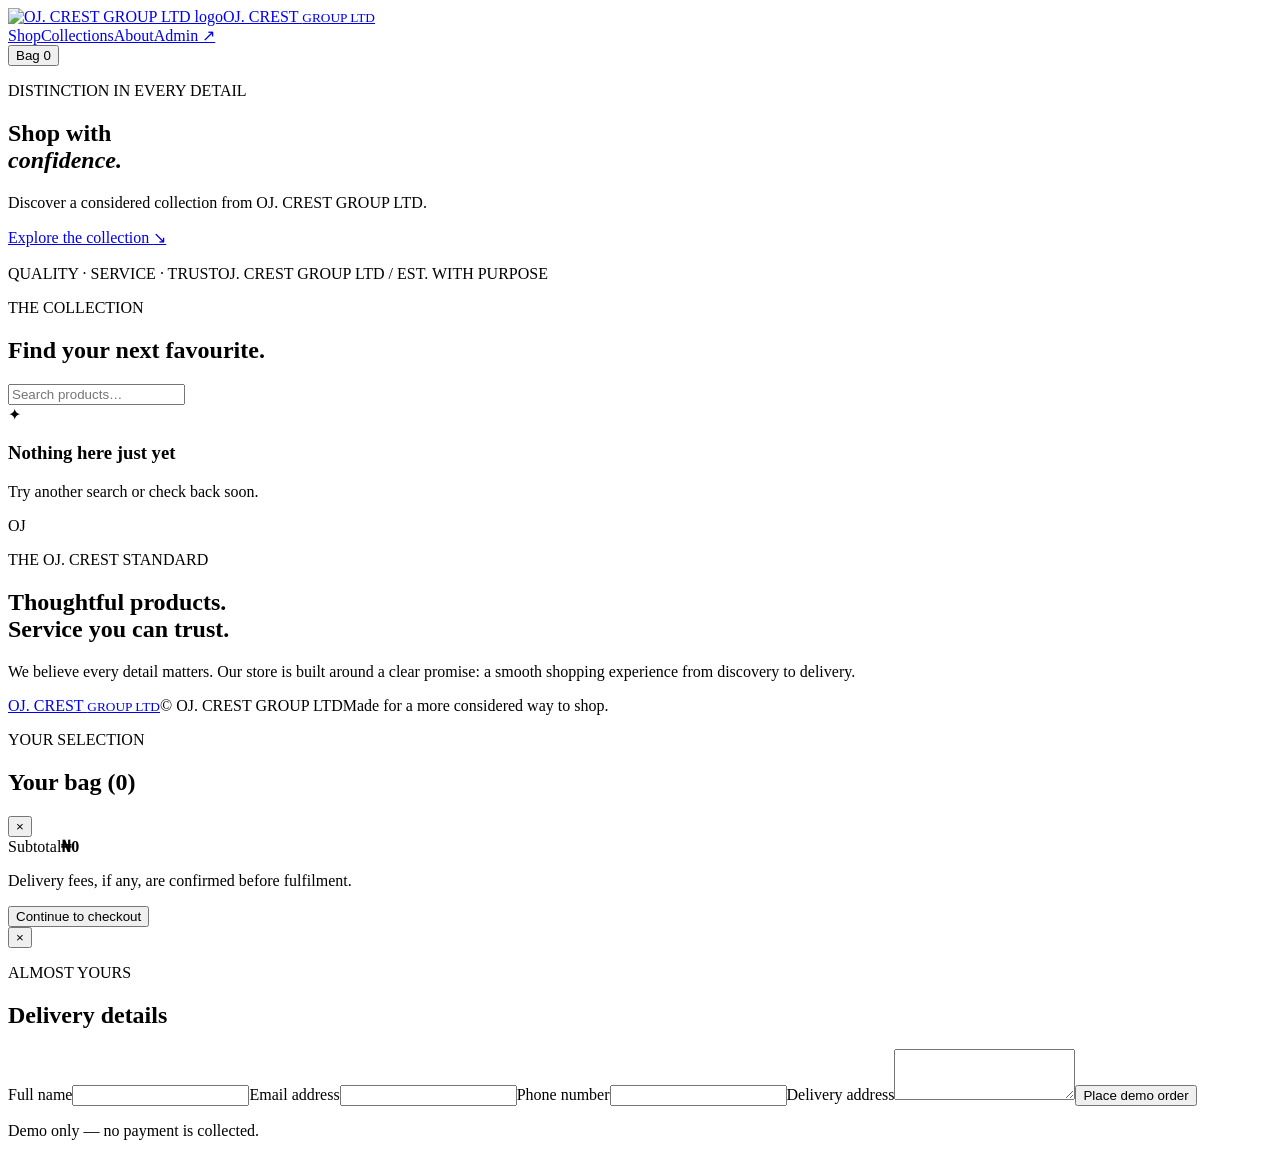
==== commit 220d21f3: "Add files via upload" ====
--- a/index.html
+++ b/index.html
@@ -1,384 +1,33 @@
 <!doctype html>
 <html lang="en">
 <head>
-  <meta charset="utf-8">
-  <meta name="viewport" content="width=device-width, initial-scale=1">
-  <meta name="theme-color" content="#075b38">
-  <meta name="description" content="Oj. Crest — Quality Products, Better Living.">
-  <title>Oj. Crest | Quality Products, Better Living</title>
-  <style>
-*{box-sizing:border-box} :root{--green:#075b38;--deep:#043d2b;--mid:#087746;--lime:#7bf05b;--mint:#edf8f1;--ink:#13271d;--muted:#708078;--line:#e1ebe4;--shadow:0 4px 14px rgba(5,70,42,.07)}html{scroll-behavior:smooth;scroll-padding-top:20px}body{margin:0;background:#fbfdfb;color:var(--ink);font-family:"DM Sans",Arial,sans-serif;font-size:14px}button,input,select,textarea{font:inherit}button,a{-webkit-tap-highlight-color:transparent}button{cursor:pointer}a{color:inherit;text-decoration:none}.top-strip{height:38px;background:var(--deep);color:#fff;display:flex;align-items:center;justify-content:space-around;padding:0 3%;font-size:11px;font-weight:600;gap:12px}.header{display:flex;align-items:center;gap:25px;padding:15px 3%;background:#fff;border-bottom:1px solid var(--line)}.brand{display:flex;align-items:center;gap:10px;min-width:225px}.brand-logo{display:grid;place-items:center;width:51px;height:54px;background:var(--green);color:white;font-size:26px;font-weight:800;font-style:italic;border-radius:15px 15px 13px 13px;transform:skew(-4deg);box-shadow:inset 0 -5px 0 rgba(0,0,0,.12)}.brand b{display:block;font-size:27px;line-height:1.1;letter-spacing:-1px}.brand small{display:block;font-size:10px;margin-top:3px}.search{height:43px;display:flex;flex:1;min-width:120px;border:1px solid #d6e6dc;border-radius:13px;overflow:hidden;background:#f8fcf9}.search input{border:0;outline:0;background:transparent;padding:0 14px;flex:1;min-width:0;font-size:12px}.search button{width:46px;border:0;background:var(--green);color:white;font-size:27px}.head-actions{display:flex;align-items:center;gap:20px}.head-actions button{border:0;background:none;color:var(--ink)}.account-btn{display:flex;align-items:center;gap:8px;text-align:left;font-size:10px;white-space:nowrap}.account-btn small,.head-icon-btn small{display:block;font-size:10px;margin-top:3px}.head-icon{font-size:25px;position:relative;display:inline-block;line-height:1}.head-icon i{position:absolute;top:-8px;right:-10px;background:var(--green);color:white;font-size:9px;font-style:normal;min-width:16px;height:16px;border-radius:50%;display:grid;place-items:center}.head-icon-btn{text-align:center;min-width:42px}.mobile-menu{display:none}.nav{display:flex;align-items:center;gap:28px;padding:0 3%;height:45px;background:#fff}.nav-category{border:0;background:#eaf6ee;padding:13px 17px;font-weight:700;color:var(--ink);height:100%;min-width:180px;text-align:left}.nav-links{display:flex;gap:30px;font-size:12px;font-weight:700;align-items:center;height:100%}.nav-links a:first-child{color:var(--mid);height:100%;display:flex;align-items:center;border-bottom:3px solid var(--mid)}main{padding:0 2.6%}.top-layout{display:grid;grid-template-columns:205px minmax(0,1fr);gap:14px}.category-sidebar{border:1px solid var(--line);border-radius:12px;overflow:hidden;background:#fff;margin-top:3px}.category-sidebar h3{background:#edf8f1;margin:0;padding:13px 15px;font-size:13px}.category-sidebar button{display:flex;align-items:center;gap:11px;width:100%;padding:9px 13px;border:0;background:#fff;text-align:left;font-size:11px;color:#22382d}.category-sidebar button:hover,.category-sidebar button.selected{background:#f0faf3;color:var(--mid)}.category-sidebar button span{flex:1}.hero{min-height:280px;position:relative;overflow:hidden;border-radius:12px;background:radial-gradient(ellipse at 82% 45%,#49a943 0,#147544 30%,transparent 51%),linear-gradient(110deg,#06442e,#087747 70%,#b2f078);color:white;display:flex;align-items:center;padding:30px 34px}.hero:after{content:"";position:absolute;inset:0;background:linear-gradient(90deg,rgba(2,57,37,.6),transparent 80%);pointer-events:none}.hero-copy{position:relative;z-index:2}.hero-pill{display:inline-block;background:#21a967;border-radius:20px;padding:6px 13px;font-size:11px;font-weight:800}.hero h1{font-size:clamp(30px,3.3vw,47px);line-height:1.02;letter-spacing:-1.6px;margin:13px 0 10px}.hero p{line-height:1.5;font-size:13px;margin:0 0 17px}.btn{display:inline-flex;align-items:center;justify-content:center;gap:14px;padding:12px 19px;border:0;border-radius:9px;font-weight:700;font-size:12px;transition:transform .15s,filter .15s}.btn:hover{filter:brightness(1.03);transform:translateY(-1px)}.btn-lime{background:var(--lime);color:#063d28}.btn-green{background:var(--green);color:#fff}.btn-outline{background:#fff;border:1px solid #bfd5c7;color:var(--green)}.hero .btn{border-radius:30px;min-width:140px}.hero-orb{position:absolute;border-radius:50%;border:1px solid rgba(255,255,255,.15)}.orb-one{width:330px;height:330px;right:13%;top:-25px;background:linear-gradient(145deg,rgba(166,255,89,.25),rgba(3,67,44,.1));box-shadow:0 0 0 22px rgba(255,255,255,.035),0 0 0 50px rgba(255,255,255,.025)}.orb-two{width:160px;height:160px;right:6%;bottom:-65px;background:rgba(141,245,90,.17)}.hero-leaf{position:absolute;right:27%;top:27px;font-size:135px;color:rgba(193,255,150,.16);transform:rotate(24deg)}.discount{position:absolute;z-index:2;right:25px;top:22px;width:102px;height:102px;border-radius:50%;border:2px solid rgba(255,255,255,.5);background:#087e48;display:flex;flex-direction:column;align-items:center;justify-content:center;font-size:10px;font-weight:700;text-align:center}.discount strong{font-size:20px;line-height:1.3}.discount small{font-size:8px;margin-top:3px}.slider-dots{height:20px;display:flex;justify-content:center;align-items:center;gap:7px}.slider-dots span{width:6px;height:6px;border-radius:50%;background:#c7d8ce}.slider-dots span:first-child{width:17px;border-radius:5px;background:var(--green)}.trust-row{display:grid;grid-template-columns:repeat(4,1fr);gap:9px;margin:2px 0 21px}.trust-row>div{background:#f0f8f3;border:1px solid #e6f0e9;border-radius:10px;display:flex;align-items:center;gap:12px;padding:13px 15px;min-width:0}.trust-icon{display:grid;place-items:center;flex-shrink:0;width:36px;height:36px;border-radius:50%;background:#fff;color:var(--green);font-size:20px;box-shadow:0 2px 8px #dcebe1}.trust-row b,.trust-row small{display:block}.trust-row b{font-size:11px}.trust-row small{font-size:10px;color:var(--muted);margin-top:4px}.section{margin:21px 0 27px}.section-title{display:flex;align-items:center;justify-content:space-between;gap:14px;margin-bottom:13px}.section-title h2{font-size:19px;letter-spacing:-.5px;margin:0}.text-link{border:0;background:transparent;color:var(--green);font-size:11px;font-weight:700;white-space:nowrap}.muted{color:var(--muted);font-size:11px}.category-tiles{display:grid;grid-template-columns:repeat(8,minmax(0,1fr));gap:10px}.category-tile{min-height:132px;border:1px solid #e7f0e9;border-radius:10px;background:linear-gradient(145deg,#eef9f1,#e7f5ec);display:flex;flex-direction:column;align-items:center;justify-content:center;gap:12px;padding:14px 7px;text-align:center;color:#193a2a;transition:.15s}.category-tile:hover{border-color:#a5d9b8;transform:translateY(-2px)}.category-tile .tile-icon{font-size:34px;color:var(--green);font-weight:700}.category-tile span:last-child{font-size:11px;font-weight:600}.bolt{color:#0b9853;font-size:25px}.empty-promo{display:flex;align-items:center;gap:17px;border:1px dashed #b8d7c3;background:#f5fbf6;border-radius:12px;padding:18px 22px}.empty-promo-icon{width:44px;height:44px;display:grid;place-items:center;border-radius:12px;background:#dff5e5;color:var(--green);font-size:24px}.empty-promo>div:nth-child(2){flex:1}.empty-promo b{font-size:14px}.empty-promo p{font-size:11px;color:var(--muted);margin:5px 0 0}.promo-banners{display:grid;grid-template-columns:repeat(3,1fr);gap:12px;margin:22px 0 27px}.promo{position:relative;overflow:hidden;min-height:150px;border-radius:11px;padding:21px 20px;display:flex;flex-direction:column;align-items:flex-start;color:white;background:linear-gradient(120deg,#075235,#16844a)}.promo-a{background:linear-gradient(120deg,#05442e,#16864a)}.promo-b{background:linear-gradient(120deg,#e3f8dc,#a8dda2);color:#06442d}.promo-c{background:linear-gradient(120deg,#064a31,#0b7548)}.promo b{font-size:21px;line-height:1.1;position:relative;z-index:1}.promo small{font-size:10px;margin-top:8px;position:relative;z-index:1}.promo a{background:#fff;color:var(--green);border-radius:25px;padding:8px 12px;font-size:10px;font-weight:700;margin-top:13px;position:relative;z-index:1}.promo-shape{position:absolute;right:16px;bottom:-19px;font-size:120px;color:rgba(255,255,255,.12)}.product-grid{display:grid;grid-template-columns:repeat(6,minmax(0,1fr));gap:10px}.product-card{position:relative;border:1px solid var(--line);border-radius:10px;background:#fff;padding:9px;min-width:0;box-shadow:0 2px 5px rgba(0,0,0,.015);transition:box-shadow .15s,transform .15s}.product-card:hover{box-shadow:var(--shadow);transform:translateY(-2px)}.product-image{height:145px;width:100%;object-fit:contain;background:#fff;border-radius:7px;cursor:pointer;display:block}.image-placeholder{height:145px;display:grid;place-items:center;background:linear-gradient(135deg,#f0f8f2,#e4f2e8);color:#0b7547;border-radius:7px;font-size:42px;cursor:pointer}.heart-btn{position:absolute;top:12px;right:12px;border:0;background:rgba(255,255,255,.92);width:27px;height:27px;border-radius:50%;font-size:19px;color:var(--green)}.heart-btn.active{color:#dc3f59}.product-name{font-size:11px;line-height:1.35;height:31px;overflow:hidden;margin:10px 0 7px;cursor:pointer}.product-price{font-weight:800;font-size:13px;color:#062f20}.old-price{font-size:10px;color:#a2ada6;text-decoration:line-through;margin-left:6px;font-weight:400}.product-meta{font-size:10px;color:#a1a99f;margin:6px 0 9px;min-height:13px}.stars{color:#f1bf23;letter-spacing:1px}.product-actions{display:flex;gap:5px}.add-cart{width:100%;background:var(--green);color:white;border:0;border-radius:6px;padding:9px 4px;font-size:10px;font-weight:700}.manage-mini{background:#edf7ef;color:var(--green);border:1px solid #dcebe0;border-radius:6px;padding:0 8px;font-size:11px}.all-products{border-top:1px solid #edf1ee;padding-top:20px}.filters{display:flex;gap:8px;align-items:center}.filters select{padding:9px;border:1px solid var(--line);border-radius:7px;background:#fff;color:var(--ink);font-size:11px;max-width:170px}.filters .btn{padding:9px 11px;font-size:10px}.filter-chips{display:flex;gap:7px;flex-wrap:wrap;margin-bottom:12px}.chip{border:1px solid #c9dfd0;border-radius:20px;background:#f2faf4;color:var(--green);padding:6px 10px;font-size:10px}.empty-state{text-align:center;padding:35px 15px 45px;border:1px dashed #c8dfd0;background:#f8fcf9;border-radius:12px}.empty-box{width:55px;height:55px;border-radius:17px;background:#e4f5e8;color:var(--green);font-size:33px;display:grid;place-items:center;margin:0 auto 12px}.empty-state h3{margin:0 0 7px;font-size:17px}.empty-state p{color:var(--muted);font-size:12px;margin:0 auto 16px;max-width:420px;line-height:1.6}.newsletter{margin:28px 0 0;background:var(--deep);color:white;border-radius:12px;padding:24px 27px;display:flex;align-items:center;justify-content:space-between;gap:20px}.newsletter h2{font-size:20px;margin:0 0 6px}.newsletter p{font-size:11px;color:#c8dfd2;margin:0}.newsletter form{display:flex;gap:7px;max-width:430px;width:100%}.newsletter input{flex:1;min-width:0;border:1px solid #478269;background:#fff;color:var(--ink);padding:12px;border-radius:7px;font-size:11px}.newsletter .btn{border-radius:7px}.footer{background:#053d2b;color:white;padding:29px 3% 24px;display:grid;grid-template-columns:1.6fr 1fr 1.2fr 1.4fr;gap:25px;margin-top:0}.brand-footer{min-width:0}.brand-footer .brand-logo{background:#fff;color:var(--green)}.brand-footer b{font-size:22px}.brand-footer small{color:#d7e9df}.footer p{font-size:10px;color:#d1e1d7;margin-top:22px}.footer h4{font-size:11px;margin:4px 0 13px}.footer>div>a:not(.brand),.footer>div>button{display:block;font-size:10px;color:#d7e5dc;margin:8px 0;background:none;border:0;padding:0;text-align:left}.socials{display:flex;gap:10px}.socials a{width:24px;height:24px;border:1px solid #8ba99a;border-radius:50%;display:grid;place-items:center;font-weight:700}.overlay{position:fixed;inset:0;background:rgba(2,25,15,.45);z-index:20}.hidden{display:none!important}.drawer{position:fixed;right:0;top:0;bottom:0;width:min(420px,100%);background:#fff;z-index:21;box-shadow:-10px 0 30px rgba(0,0,0,.12);display:flex;flex-direction:column}.drawer-head{padding:20px;border-bottom:1px solid var(--line);display:flex;align-items:center;justify-content:space-between}.drawer-head h2{font-size:19px;margin:0}.drawer-head small{font-size:12px;color:var(--muted)}.close{border:0;background:#edf5ef;color:var(--green);width:34px;height:34px;border-radius:50%;font-size:25px;line-height:1}.drawer-body{padding:15px 20px;overflow:auto;flex:1}.drawer-footer{border-top:1px solid var(--line);padding:18px 20px}.drawer-footer>small{display:block;color:var(--muted);font-size:10px;margin:9px 0 15px}.full{width:100%;margin-top:9px}.total-line{display:flex;justify-content:space-between;align-items:center;font-size:14px}.total-line b{font-size:18px}.text-link.full{padding:12px}.cart-row{display:grid;grid-template-columns:60px 1fr auto;gap:10px;align-items:center;padding:12px 0;border-bottom:1px solid var(--line)}.cart-thumb{width:60px;height:60px;object-fit:contain;background:#f1f8f3;border-radius:7px}.cart-row b{font-size:11px;display:block}.cart-row small{font-size:10px;color:var(--muted);display:block;margin-top:5px}.quantity{display:flex;gap:7px;align-items:center;margin-top:7px}.quantity button{border:1px solid var(--line);background:#fff;border-radius:4px;width:24px;height:24px;color:var(--green)}.remove-item{border:0;background:none;color:#b44;font-size:10px;margin-top:5px}.modal{width:min(560px,calc(100% - 26px));max-height:90vh;overflow:auto;border:0;border-radius:15px;padding:27px;background:white;color:var(--ink);box-shadow:0 15px 60px rgba(0,0,0,.2)}.modal::backdrop{background:rgba(2,25,15,.52)}.modal h2{margin:0 0 8px;font-size:22px}.modal-x{position:absolute;right:15px;top:15px}.wide-modal{width:min(700px,calc(100% - 26px))}.form-stack{display:flex;flex-direction:column;gap:14px;margin-top:20px}.form-stack label{display:flex;flex-direction:column;gap:6px;font-size:11px;font-weight:700}.form-stack input,.form-stack select,.form-stack textarea{width:100%;padding:11px;border:1px solid #d4e3d9;border-radius:7px;outline-color:#0b8b51;background:#fff;color:var(--ink);font-size:12px}.form-stack small{font-weight:400;color:var(--muted);font-size:10px;line-height:1.4}.form-grid{display:grid;grid-template-columns:1fr 1fr;gap:12px}.check-label{flex-direction:row!important;align-items:center}.check-label input{width:auto}.form-actions{display:flex;justify-content:flex-end;gap:8px;margin-top:5px}.product-detail{display:grid;grid-template-columns:1fr 1fr;gap:22px;padding-top:10px}.detail-image{width:100%;height:250px;object-fit:contain;background:#f3faf5;border-radius:10px}.detail-placeholder{height:250px;display:grid;place-items:center;background:#f3faf5;border-radius:10px;font-size:60px;color:var(--green)}.product-detail h2{font-size:21px;margin:5px 0 12px}.detail-price{font-size:22px;font-weight:800;color:var(--green)}.detail-description{font-size:12px;line-height:1.7;color:#65756b}.detail-stock{font-size:11px;color:var(--muted);margin:12px 0}.toast{position:fixed;z-index:50;left:50%;bottom:24px;transform:translate(-50%,20px);opacity:0;pointer-events:none;background:#103d2a;color:#fff;padding:12px 18px;border-radius:8px;box-shadow:var(--shadow);font-size:12px;transition:.2s;max-width:calc(100% - 24px);text-align:center}.toast.show{opacity:1;transform:translate(-50%,0)}.info-copy{line-height:1.7;color:var(--muted);font-size:13px}
-@media(max-width:1000px){.header{gap:13px}.brand{min-width:190px}.brand b{font-size:23px}.head-actions{gap:10px}.account-btn{display:none}.category-tiles{grid-template-columns:repeat(4,minmax(0,1fr))}.product-grid{grid-template-columns:repeat(4,minmax(0,1fr))}.product-image,.image-placeholder{height:135px}.top-layout{grid-template-columns:180px minmax(0,1fr)}.trust-row>div{padding:10px;gap:8px}.trust-row b{font-size:10px}}
-@media(max-width:700px){.top-strip{height:auto;min-height:32px;padding:8px 10px;justify-content:center;font-size:10px}.top-strip span:not(:first-child){display:none}.header{padding:12px 4%;gap:10px;flex-wrap:wrap}.brand{min-width:0;flex:1;gap:7px}.brand-logo{width:41px;height:43px;font-size:22px}.brand b{font-size:21px}.brand small{font-size:9px}.mobile-menu{display:block;border:0;background:#eef8f1;color:var(--green);font-size:21px;border-radius:7px;padding:8px 10px;order:2}.search{order:3;flex-basis:100%;height:40px}.head-actions{gap:9px}.head-icon{font-size:22px}.head-icon-btn{min-width:32px}.head-icon-btn small{font-size:9px}.nav{height:auto;padding:0 4%;gap:0}.nav-category{display:none}.nav-links{overflow:auto;gap:20px;white-space:nowrap;height:42px;font-size:11px;width:100%}.top-layout{display:block}.category-sidebar{display:none;margin:0 0 12px}.category-sidebar.open{display:block}.hero{min-height:250px;padding:23px 19px}.hero h1{font-size:33px}.hero p{font-size:12px;max-width:220px}.discount{width:76px;height:76px;right:12px;top:13px;font-size:8px}.discount strong{font-size:14px}.hero-orb{right:-50px}.hero-leaf{right:20%;font-size:100px}.trust-row{grid-template-columns:repeat(2,minmax(0,1fr));gap:7px;margin-top:4px}.trust-row>div{padding:9px;min-height:61px}.trust-icon{width:30px;height:30px;font-size:16px}.trust-row b{font-size:10px}.trust-row small{font-size:9px}.section{margin:20px 0}.section-title{align-items:flex-start;flex-wrap:wrap}.section-title h2{font-size:17px}.section-title .muted{font-size:10px}.category-tiles{grid-template-columns:repeat(4,minmax(0,1fr));gap:7px}.category-tile{min-height:104px;padding:9px 4px;gap:8px}.category-tile .tile-icon{font-size:27px}.category-tile span:last-child{font-size:9px}.empty-promo{padding:13px;gap:10px;flex-wrap:wrap}.empty-promo-icon{width:36px;height:36px}.empty-promo>div:nth-child(2){min-width:150px}.empty-promo p{line-height:1.4}.empty-promo .btn{margin-left:46px}.promo-banners{grid-template-columns:1fr;gap:8px}.promo{min-height:120px;padding:17px}.promo b{font-size:19px}.promo-shape{font-size:95px}.product-grid{grid-template-columns:repeat(2,minmax(0,1fr));gap:8px}.product-card{padding:8px}.product-image,.image-placeholder{height:150px}.product-name{font-size:11px}.product-price{font-size:12px}.product-meta{font-size:9px}.add-cart{padding:10px 4px}.filters{width:100%}.filters select{flex:1;max-width:none}.filters .btn{white-space:nowrap}.newsletter{padding:20px 16px;display:block}.newsletter h2{font-size:18px}.newsletter form{margin-top:14px}.newsletter input{padding:10px}.newsletter .btn{padding:10px}.footer{grid-template-columns:1fr 1fr;gap:22px;padding:25px 5%}.footer-brand{grid-column:1/-1}.footer-brand p{margin-top:13px}.brand-footer b{font-size:20px}.product-detail{grid-template-columns:1fr}.detail-image,.detail-placeholder{height:210px}.form-grid{grid-template-columns:1fr}.modal{padding:24px 18px}.modal-x{right:10px;top:10px}.checkout-total{margin-top:4px}}
-@media(max-width:380px){.category-tiles{grid-template-columns:repeat(2,minmax(0,1fr))}.product-image,.image-placeholder{height:130px}.brand b{font-size:19px}.head-actions{gap:5px}.hero h1{font-size:29px}.discount{display:none}.filters .btn{padding:9px 7px}}
-
-
-/* Extra responsive polish for the single-file Oj. Crest edition */
-:root { color-scheme: light; }
-body { min-width: 320px; background: linear-gradient(180deg,#f7fcf8 0%,#ffffff 55%,#f2faf5 100%); }
-.top-strip { background: linear-gradient(90deg,#033b28,#087447,#03432d); }
-.header { position:relative; }
-.brand-logo { background:linear-gradient(145deg,#0a8a4d,#03472d); }
-.search { box-shadow:0 2px 8px rgba(5,70,42,.04); }
-.search:focus-within { border-color:#13a05d; box-shadow:0 0 0 3px rgba(19,160,93,.12); }
-.nav-links a { position:relative; padding:15px 0; }
-.nav-links a:hover { color:#0b8b4b; }
-.hero { background:radial-gradient(circle at 80% 20%,rgba(111,255,83,.35),transparent 25%),linear-gradient(110deg,#03452d 0%,#087746 52%,#0a542f 100%); overflow:hidden; }
-.hero:after { content:""; position:absolute; right:-55px; top:-100px; width:330px;height:330px;border:1px solid rgba(255,255,255,.13);border-radius:50%;box-shadow:0 0 0 35px rgba(255,255,255,.04),0 0 0 75px rgba(255,255,255,.035);pointer-events:none; }
-.hero-pill { background:#24a867 !important; }
-.btn-green,.product-card .add-btn { background:linear-gradient(90deg,#087746,#0b8b4b); }
-.btn-green:hover,.product-card .add-btn:hover { filter:brightness(1.1); }
-.category-card { transition:transform .18s,box-shadow .18s; }
-.category-card:hover { transform:translateY(-3px);box-shadow:0 8px 20px rgba(5,70,42,.10); }
-.category-card:nth-child(6n+1){background:#eaf7ee}
-.category-card:nth-child(6n+2){background:#eaf5fb}
-.category-card:nth-child(6n+3){background:#f1f6e8}
-.category-card:nth-child(6n+4){background:#e8f7f4}
-.category-card:nth-child(6n+5){background:#f6eef7}
-.category-card:nth-child(6n){background:#fff5e8}
-.product-card { border-radius:12px; box-shadow:0 3px 12px rgba(5,70,42,.055); transition:transform .18s,box-shadow .18s; }
-.product-card:hover { transform:translateY(-3px);box-shadow:0 9px 22px rgba(5,70,42,.11); }
-.image-placeholder { background:linear-gradient(135deg,#f0f8f2,#e0f2e6); color:#17834e; border-radius:8px; }
-.promo-card { border-radius:14px; }
-footer,.footer { background:linear-gradient(110deg,#033d2a,#075b38 65%,#023b28); }
-button:focus-visible,a:focus-visible,input:focus-visible { outline:3px solid #8df77a;outline-offset:2px; }
-@media(max-width:700px){
- .top-strip { height:auto; min-height:34px; padding:8px 10px; gap:5px 12px; flex-wrap:wrap; justify-content:center; font-size:10px; }
- .header { display:grid; grid-template-columns:1fr auto; gap:12px; padding:12px 14px; }
- .brand { min-width:0; gap:8px; }
- .brand-logo { width:44px;height:46px;font-size:23px; }
- .brand b { font-size:22px; }
- .brand small { font-size:9px; }
- .mobile-menu { display:block; border:1px solid #dbe9df; background:#edf8f1; border-radius:9px; padding:10px 12px; color:#075b38; }
- .search { grid-column:1/-1; width:100%; height:44px; }
- .head-actions { grid-column:1/-1; justify-content:space-around; gap:8px; border-top:1px solid #edf2ee; padding-top:8px; }
- .nav { height:auto; padding:0 14px 10px; display:block; }
- .nav-category { width:100%; border-radius:8px; height:auto; padding:12px; }
- .nav-links { display:flex; overflow-x:auto; gap:20px; white-space:nowrap; padding:10px 2px 4px; }
- .top-layout { display:block; padding:0 14px; }
- .category-sidebar { display:none; }
- .category-sidebar.open { display:block; margin-bottom:12px; }
- main { overflow:hidden; }
- .hero { min-height:300px; padding:24px 20px; border-radius:14px; }
- .hero h1 { font-size:clamp(30px,8vw,42px); }
- .hero p { max-width:75%; }
- .hero:after { right:-160px; top:10px; }
- .benefits,.trust-row { grid-template-columns:repeat(2,minmax(0,1fr)); gap:8px; }
- .category-grid { grid-template-columns:repeat(2,minmax(0,1fr)); }
- .product-grid { grid-template-columns:repeat(2,minmax(0,1fr)); gap:10px; }
- .product-card { min-width:0; }
- .promo-grid { grid-template-columns:1fr; }
- .section { padding-left:14px;padding-right:14px; }
- footer,.footer { padding-left:16px;padding-right:16px; }
-}
-
-  </style>
+<meta charset="utf-8"><meta name="viewport" content="width=device-width,initial-scale=1">
+<meta name="theme-color" content="#080808"><title>OJ. CREST GROUP LTD — Store</title>
+<link rel="stylesheet" href="styles.css">
 </head>
-<body>
-  <div class="top-strip">
-    <span>🚚 Free shipping on orders above ₦20,000</span><span>🛡 Secure shopping</span>
-    <span>↻ Easy returns (set your policy)</span><span>☏ Customer support</span>
-  </div>
-  <header class="header">
-    <a class="brand" href="#" aria-label="Oj. Crest home"><span class="brand-logo">Oj.</span><span><b>Oj. Crest</b><small>Quality Products, Better Living</small></span></a>
-    <button class="mobile-menu" id="mobileMenu" aria-label="Open categories">☰</button>
-    <form class="search" id="searchForm"><input id="searchInput" type="search" placeholder="Search products, brands and categories…" aria-label="Search products"><button aria-label="Search">⌕</button></form>
-    <div class="head-actions">
-      <button id="accountOpen" class="account-btn"><span class="head-icon">♙</span><span>Login / Sign Up<small>My Account</small></span></button>
-      <button class="head-icon-btn" id="wishlistOpen"><span class="head-icon">♡<i id="wishCount">0</i></span><small>Wishlist</small></button>
-      <button class="head-icon-btn" id="cartOpen"><span class="head-icon">🛒<i id="cartCount">0</i></span><small>Cart</small></button>
-    </div>
-  </header>
-  <nav class="nav">
-    <button id="categoryToggle" class="nav-category">☰ &nbsp; All Categories</button>
-    <div class="nav-links"><a href="#deals">Deals</a><a href="#prime">Oj. Prime</a><a href="#products">Shop Products</a><a href="#bestSellers">Best Sellers</a><a href="#newArrivals">New Arrivals</a></div>
-  </nav>
-
-  <main>
-    <section class="top-layout">
-      <aside class="category-sidebar" id="categorySidebar">
-        <h3>☰ &nbsp; All Categories</h3>
-        <div id="sidebarCategories"></div>
-      </aside>
-      <div class="hero-column">
-        <section class="hero">
-          <div class="hero-copy"><span class="hero-pill">SHOP SMART · LIVE BETTER</span><h1>Find Your Next<br>Favourite Thing</h1><p>Explore quality products at prices you'll love.</p><a class="btn btn-lime" href="#products">Shop Now <span>→</span></a></div>
-          <div class="hero-orb orb-one"></div><div class="hero-orb orb-two"></div><div class="hero-leaf">✦</div>
-          <div class="discount">WELCOME TO<strong>OJ. CREST</strong><small>Quality · Value · Service</small></div>
-        </section>
-        <div class="slider-dots"><span></span><span></span><span></span><span></span></div>
-      </div>
-    </section>
-
-    <section class="trust-row">
-      <div><span class="trust-icon">✓</span><span><b>Quality First</b><small>Products you choose</small></span></div>
-      <div><span class="trust-icon">🚚</span><span><b>Delivery Options</b><small>Set your delivery terms</small></span></div>
-      <div><span class="trust-icon">↻</span><span><b>Customer Care</b><small>Here to help</small></span></div>
-      <div><span class="trust-icon">▣</span><span><b>Flexible Payments</b><small>Configure at checkout</small></span></div>
-    </section>
-
-    <section class="section" id="categoriesSection"><div class="section-title"><h2>☰ &nbsp; Shop by Category</h2><button class="text-link" id="allCategories">View all categories →</button></div><div class="category-tiles" id="categoryTiles"></div></section>
-
-    <section class="section" id="deals"><div class="section-title"><h2><span class="bolt">ϟ</span> Deals & Offers</h2><span class="muted">Your promotions will appear here</span></div><div class="empty-promo"><div class="empty-promo-icon">✦</div><div><b>Your promotions start here</b><p>Add products and promotional prices to show deals in this space.</p></div><button class="btn btn-green" id="addFirstDeal">Add a product</button></div></section>
-
-    <section class="promo-banners" id="prime">
-      <div class="promo promo-a"><span class="promo-shape">✦</span><b>Style Your<br>Everyday</b><small>Make your store your own</small><a href="#products">Explore store →</a></div>
-      <div class="promo promo-b"><span class="promo-shape">⌂</span><b>Make Home<br>Feel Like Home</b><small>Discover your product range</small><a href="#products">Explore store →</a></div>
-      <div class="promo promo-c"><span class="promo-shape">◈</span><b>Smart Finds<br>For Everyone</b><small>Good products, better living</small><a href="#products">Explore store →</a></div>
-    </section>
-
-    <section class="section" id="bestSellers"><div class="section-title"><h2>♛ &nbsp; Best Sellers</h2><span class="muted">Your popular products will appear here</span></div><div class="product-grid" id="bestGrid"></div></section>
-    <section class="section" id="newArrivals"><div class="section-title"><h2>✧ &nbsp; New Arrivals</h2><span class="muted">Your newest products will appear here</span></div><div class="product-grid" id="newGrid"></div></section>
-
-    <section class="section all-products" id="products">
-      <div class="section-title"><div><h2 id="productHeading">Explore Products</h2><p class="muted" id="resultCount">No products added yet</p></div><div class="filters"><select id="sortSelect" aria-label="Sort products"><option value="featured">Featured</option><option value="price-low">Price: low to high</option><option value="price-high">Price: high to low</option><option value="name">Name: A–Z</option><option value="newest">Newest</option></select><button class="btn btn-outline" id="clearFilters">Clear filters</button></div></div>
-      <div class="filter-chips" id="filterChips"></div>
-      <div class="product-grid" id="allGrid"></div>
-      <div class="empty-state" id="emptyState"><div class="empty-box">＋</div><h3>Your store is ready for products</h3><p>You asked for no goods to be pre-filled, so this catalogue is intentionally empty.</p><button class="btn btn-green" id="emptyAddProduct">＋ Add your first product</button></div>
-    </section>
-
-    <section class="newsletter"><div><h2>Stay in the loop</h2><p>Subscribe for updates and offers from Oj. Crest.</p></div><form id="newsletterForm"><input type="email" id="newsletterEmail" placeholder="Enter your email address" required><button class="btn btn-lime">Subscribe</button></form></section>
-  </main>
-
-  <footer class="footer">
-    <div class="footer-brand"><a class="brand brand-footer" href="#"><span class="brand-logo">Oj.</span><span><b>Oj. Crest</b><small>Quality Products, Better Living</small></span></a><p>© <span id="year"></span> Oj. Crest. All rights reserved.</p></div>
-    <div><h4>Quick Links</h4><a href="#categoriesSection">Shop by Category</a><a href="#products">All Products</a><a href="#deals">Deals & Offers</a><button data-info="About Oj. Crest">About Us</button></div>
-    <div><h4>Customer Service</h4><button data-info="Contact Us">Contact Us</button><button data-info="FAQs">FAQs</button><button data-info="Returns Policy">Returns Policy</button><button data-info="Shipping Information">Shipping Information</button></div>
-    <div><h4>Stay Connected</h4><div class="socials"><a href="#" aria-label="Facebook">f</a><a href="#" aria-label="Instagram">◎</a><a href="#" aria-label="X">𝕏</a><a href="#" aria-label="YouTube">▶</a></div><p>Quality products, better living.</p></div>
-  </footer>
-
-  <div class="overlay hidden" id="overlay"></div>
-  <aside class="drawer hidden" id="cartDrawer"><div class="drawer-head"><h2>Your Cart <small id="drawerCount"></small></h2><button class="close" data-close>×</button></div><div class="drawer-body" id="cartItems"></div><div class="drawer-footer"><div class="total-line"><span>Subtotal</span><b id="cartSubtotal">₦0</b></div><small>Delivery charges, if applicable, are confirmed at checkout.</small><button class="btn btn-green full" id="checkoutOpen">Proceed to Checkout</button><button class="text-link full" data-close>Continue shopping</button></div></aside>
-  <aside class="drawer hidden" id="wishlistDrawer"><div class="drawer-head"><h2>Your Wishlist</h2><button class="close" data-close>×</button></div><div class="drawer-body" id="wishlistItems"></div></aside>
-
-  <dialog class="modal" id="productModal"><button class="close modal-x" data-dialog-close>×</button><div id="productModalContent"></div></dialog>
-  <dialog class="modal wide-modal" id="manageModal"><button class="close modal-x" data-dialog-close>×</button><h2 id="manageTitle">Add a product</h2><p class="muted">Add your own goods. Products are saved in this browser on this device.</p>
-    <form id="productForm" class="form-stack">
-      <input type="hidden" id="editProductId">
-      <div class="form-grid"><label>Product name *<input id="productName" required maxlength="100" placeholder="Enter product name"></label><label>Category *<select id="productCategory" required></select></label></div>
-      <div class="form-grid"><label>Price in naira (₦) *<input id="productPrice" type="number" min="0" step="1" required placeholder="e.g. 25000"></label><label>Old price (optional)<input id="productOldPrice" type="number" min="0" step="1" placeholder="Optional"></label></div>
-      <div class="form-grid"><label>Stock quantity *<input id="productStock" type="number" min="0" step="1" value="1" required></label><label>Product rating (optional)<select id="productRating"><option value="0">Not rated yet</option><option value="5">5 stars</option><option value="4.5">4.5 stars</option><option value="4">4 stars</option><option value="3.5">3.5 stars</option><option value="3">3 stars</option></select></label></div>
-      <label>Image URL (optional)<input id="productImage" type="url" placeholder="https://example.com/product-image.jpg"><small>Use a publicly accessible image URL. Leave blank to use a clean placeholder.</small></label>
-      <label>Or choose an image from your device<input id="productImageFile" type="file" accept="image/*"><small>Local image is stored in this browser. Keep image files reasonably small.</small></label>
-      <label>Description<textarea id="productDescription" rows="3" maxlength="1000" placeholder="Describe your product, size, colour, features…"></textarea></label>
-      <label class="check-label"><input id="productFeatured" type="checkbox"> Mark as featured</label>
-      <div class="form-actions"><button type="button" class="btn btn-outline" data-dialog-close>Cancel</button><button class="btn btn-green" type="submit">Save product</button></div>
-    </form>
-  </dialog>
-  <dialog class="modal wide-modal" id="checkoutModal"><button class="close modal-x" data-dialog-close>×</button><h2>Checkout</h2><p class="muted">Starter demo only — real payments and order processing require a backend/payment provider.</p>
-    <form id="checkoutForm" class="form-stack">
-      <div class="form-grid"><label>Full name *<input name="name" autocomplete="name" required></label><label>Email address *<input name="email" type="email" autocomplete="email" required></label></div>
-      <div class="form-grid"><label>Phone number *<input name="phone" autocomplete="tel" required placeholder="080…"></label><label>State *<input name="state" required placeholder="e.g. Lagos"></label></div>
-      <label>Delivery address *<textarea name="address" rows="3" required></textarea></label>
-      <label>Payment preference *<select name="payment" required><option value="">Choose a method</option><option>Pay on delivery (demo)</option><option>Bank transfer (configure instructions)</option><option>Card payment (connect a provider first)</option></select></label>
-      <div class="total-line checkout-total"><span>Order total</span><b id="checkoutTotal">₦0</b></div><button class="btn btn-green full" type="submit">Place demo order</button>
-    </form>
-  </dialog>
-  <dialog class="modal" id="accountModal"><button class="close modal-x" data-dialog-close>×</button><h2>Welcome to Oj. Crest</h2><p class="muted">Account sign-in needs a secure backend. This demo form does not create a real account.</p><form id="accountForm" class="form-stack"><label>Email address<input type="email" required placeholder="you@example.com"></label><label>Password<input type="password" minlength="6" required placeholder="At least 6 characters"></label><button class="btn btn-green full">Continue</button></form></dialog>
-  <div class="toast" id="toast" role="status" aria-live="polite"></div>
-  <script>
-(() => {
-  "use strict";
-  const CATEGORIES = [
-    ["Phones & Tablets","▣"],["Electronics","▤"],["Home & Kitchen","⌂"],["Fashion","♧"],
-    ["Beauty & Personal Care","✿"],["Computers & Accessories","▤"],["Sports & Outdoors","⚽"],
-    ["Baby, Kids & Toys","♡"],["Groceries & Household","♧"],["Health & Wellness","✚"],
-    ["Automotive","▰"],["Books & Stationery","▤"],["Other","＋"]
-  ];
-  const $ = id => document.getElementById(id);
-  const fmt = n => new Intl.NumberFormat("en-NG",{style:"currency",currency:"NGN",maximumFractionDigits:0}).format(Number(n)||0);
-  const escapeHtml = s => String(s ?? "").replace(/[&<>"']/g,c=>({"&":"&amp;","<":"&lt;",">":"&gt;",'"':"&quot;","'":"&#39;"}[c]));
-  const safeImage = s => { try { const u = new URL(s); return ["http:","https:"].includes(u.protocol) ? u.href : ""; } catch { return ""; } };
-  const read = (key, fallback) => { try { const v=JSON.parse(localStorage.getItem(key)); return v ?? fallback; } catch { return fallback; } };
-  let products = read("ojcrest_products", []);
-  let cart = read("ojcrest_cart", []);
-  let wishlist = read("ojcrest_wishlist", []);
-  let activeCategory = "All", query = "", activeSort = "featured", toastTimer;
-
-  const save = () => {
-    try {
-      localStorage.setItem("ojcrest_products", JSON.stringify(products));
-      localStorage.setItem("ojcrest_cart", JSON.stringify(cart));
-      localStorage.setItem("ojcrest_wishlist", JSON.stringify(wishlist));
-    } catch(e) { showToast("Storage is full. Try using smaller product images."); }
-  };
-  function showToast(message) {
-    const t=$("toast"); t.textContent=message; t.classList.add("show");
-    clearTimeout(toastTimer); toastTimer=setTimeout(()=>t.classList.remove("show"),2600);
-  }
-  function imageMarkup(p, cls="product-image") {
-    const src=safeImage(p.image);
-    if (src) return `<img class="${cls}" src="${escapeHtml(src)}" alt="${escapeHtml(p.name)}" loading="lazy" onerror="this.outerHTML='<div class=&quot;image-placeholder&quot;>＋</div>'">`;
-    return `<div class="image-placeholder" aria-label="No product image">＋</div>`;
-  }
-  function productCard(p) {
-    const wished=wishlist.includes(p.id);
-    const old=Number(p.oldPrice)>Number(p.price) ? `<span class="old-price">${fmt(p.oldPrice)}</span>` : "";
-    const rating=Number(p.rating)>0 ? `<span class="stars">${"★".repeat(Math.floor(p.rating))}${Number(p.rating)%1?"½":""}</span> <span>(${Number(p.rating).toFixed(1)})</span>` : `<span>Not rated yet</span>`;
-    return `<article class="product-card">
-      <button class="heart-btn ${wished?"active":""}" data-wish="${p.id}" aria-label="${wished?"Remove from":"Add to"} wishlist">${wished?"♥":"♡"}</button>
-      <div data-view="${p.id}">${imageMarkup(p)}</div>
-      <div class="product-name" data-view="${p.id}" title="${escapeHtml(p.name)}">${escapeHtml(p.name)}</div>
-      <div class="product-price">${fmt(p.price)}${old}</div>
-      <div class="product-meta">${rating}</div>
-      <div class="product-actions"><button class="add-cart" data-add="${p.id}" ${Number(p.stock)<=0?"disabled":""}>${Number(p.stock)<=0?"Out of stock":"Add to Cart"}</button><button class="manage-mini" data-edit="${p.id}" title="Edit product" aria-label="Edit product">✎</button></div>
-    </article>`;
-  }
-  function emptyMini(text) { return `<div class="empty-state"><div class="empty-box">＋</div><p>${text}</p><button class="btn btn-outline" data-add-product>Add a product</button></div>`; }
-  function filteredProducts() {
-    let list=[...products];
-    if(activeCategory!=="All") list=list.filter(p=>p.category===activeCategory);
-    if(query) { const q=query.toLowerCase(); list=list.filter(p=>`${p.name} ${p.category} ${p.description||""}`.toLowerCase().includes(q)); }
-    if(activeSort==="price-low") list.sort((a,b)=>a.price-b.price);
-    if(activeSort==="price-high") list.sort((a,b)=>b.price-a.price);
-    if(activeSort==="name") list.sort((a,b)=>a.name.localeCompare(b.name));
-    if(activeSort==="newest") list.sort((a,b)=>b.createdAt-a.createdAt);
-    if(activeSort==="featured") list.sort((a,b)=>Number(b.featured)-Number(a.featured)||b.createdAt-a.createdAt);
-    return list;
-  }
-  function renderProducts() {
-    const list=filteredProducts();
-    $("allGrid").innerHTML=list.map(productCard).join("");
-    $("resultCount").textContent=`${list.length} product${list.length===1?"":"s"}${activeCategory!=="All"?" in "+activeCategory:""}`;
-    $("productHeading").textContent=query?`Search results for “${query}”`:activeCategory==="All"?"Explore Products":activeCategory;
-    $("filterChips").innerHTML=(activeCategory!=="All"?`<button class="chip" id="clearCategory">${escapeHtml(activeCategory)} ×</button>`:"")+(query?`<button class="chip" id="clearQuery">Search: ${escapeHtml(query)} ×</button>`:"");
-    $("emptyState").classList.toggle("hidden",list.length>0);
-    $("bestGrid").innerHTML=products.length?products.filter(p=>p.featured).slice(0,6).map(productCard).join("")||emptyMini("Mark your products as featured to show them here.") : emptyMini("Add products and mark favourites as featured to display them here.");
-    $("newGrid").innerHTML=products.length?[...products].sort((a,b)=>b.createdAt-a.createdAt).slice(0,6).map(productCard).join(""):emptyMini("Your newest products will appear here after you add them.");
-    if($("deals")) $("addFirstDeal").textContent=products.length?"Manage products":"Add a product";
-    renderCategories();
-    renderCounts();
-  }
-  function renderCategories() {
-    $("sidebarCategories").innerHTML=CATEGORIES.map(([name,icon])=>`<button data-category="${escapeHtml(name)}" class="${activeCategory===name?"selected":""}"><span>${icon}</span><span>${escapeHtml(name)}</span><span>›</span></button>`).join("");
-    $("categoryTiles").innerHTML=CATEGORIES.slice(0,8).map(([name,icon])=>`<button class="category-tile" data-category="${escapeHtml(name)}"><span class="tile-icon">${icon}</span><span>${escapeHtml(name)}</span></button>`).join("");
-    $("productCategory").innerHTML=CATEGORIES.map(([name])=>`<option value="${escapeHtml(name)}">${escapeHtml(name)}</option>`).join("");
-  }
-  function renderCounts() {
-    $("cartCount").textContent=cart.reduce((sum,x)=>sum+x.qty,0);
-    $("wishCount").textContent=wishlist.length;
-    $("drawerCount").textContent=`(${cart.reduce((sum,x)=>sum+x.qty,0)})`;
-    $("cartSubtotal").textContent=fmt(cart.reduce((sum,x)=>sum+(products.find(p=>p.id===x.id)?.price||0)*x.qty,0));
-    $("checkoutTotal").textContent=fmt(cart.reduce((sum,x)=>sum+(products.find(p=>p.id===x.id)?.price||0)*x.qty,0));
-  }
-  function renderCart() {
-    const lines=cart.map(item=>({item,p:products.find(p=>p.id===item.id)})).filter(x=>x.p);
-    $("cartItems").innerHTML=lines.length?lines.map(({item,p})=>`<div class="cart-row">${imageMarkup(p,"cart-thumb")}<div><b>${escapeHtml(p.name)}</b><small>${fmt(p.price)} each</small><div class="quantity"><button data-qty="${p.id}" data-delta="-1">−</button><span>${item.qty}</span><button data-qty="${p.id}" data-delta="1">+</button></div><button class="remove-item" data-remove="${p.id}">Remove</button></div><b>${fmt(p.price*item.qty)}</b></div>`).join(""):`<div class="empty-state"><div class="empty-box">🛒</div><h3>Your cart is empty</h3><p>Add products to your cart and they'll appear here.</p></div>`;
-    renderCounts();
-  }
-  function renderWishlist() {
-    const items=wishlist.map(id=>products.find(p=>p.id===id)).filter(Boolean);
-    $("wishlistItems").innerHTML=items.length?items.map(p=>`<div class="cart-row">${imageMarkup(p,"cart-thumb")}<div><b>${escapeHtml(p.name)}</b><small>${fmt(p.price)}</small><button class="remove-item" data-wish="${p.id}">Remove from wishlist</button></div><button class="manage-mini" data-add="${p.id}">Add</button></div>`).join(""):`<div class="empty-state"><div class="empty-box">♡</div><h3>Your wishlist is empty</h3><p>Tap the heart on a product to save it here.</p></div>`;
-  }
-  function addToCart(id) {
-    const p=products.find(x=>x.id===id); if(!p)return;
-    if(Number(p.stock)<=0){showToast("This product is out of stock.");return;}
-    const item=cart.find(x=>x.id===id);
-    if(item && item.qty>=Number(p.stock)){showToast("You've reached the available stock quantity.");return;}
-    if(item)item.qty++;else cart.push({id,qty:1});
-    save();renderCart();showToast("Added to cart.");
-  }
-  function toggleWish(id) {
-    wishlist=wishlist.includes(id)?wishlist.filter(x=>x!==id):[...wishlist,id];
-    save();renderProducts();renderWishlist();showToast(wishlist.includes(id)?"Added to wishlist.":"Removed from wishlist.");
-  }
-  function showDrawer(which) {
-    closeDrawers(); $("overlay").classList.remove("hidden"); $(which).classList.remove("hidden");
-    if(which==="cartDrawer")renderCart();else renderWishlist();
-  }
-  function closeDrawers() { $("cartDrawer").classList.add("hidden");$("wishlistDrawer").classList.add("hidden");$("overlay").classList.add("hidden"); }
-  function closeDialogs() { document.querySelectorAll("dialog[open]").forEach(d=>d.close()); }
-  function openDialog(id) { closeDrawers();$(id).showModal(); }
-  function openProduct(id) {
-    const p=products.find(x=>x.id===id);if(!p)return;
-    $("productModalContent").innerHTML=`<div class="product-detail">${imageMarkup(p,"detail-image")}<div><h2>${escapeHtml(p.name)}</h2><div class="detail-price">${fmt(p.price)} ${Number(p.oldPrice)>Number(p.price)?`<small class="old-price">${fmt(p.oldPrice)}</small>`:""}</div><p class="detail-stock">${Number(p.stock)>0?`${p.stock} in stock`:"Out of stock"} · ${escapeHtml(p.category)}</p><p class="detail-description">${escapeHtml(p.description||"No product description has been added yet.")}</p><button class="btn btn-green full" data-add="${p.id}" ${Number(p.stock)<=0?"disabled":""}>Add to Cart</button><button class="btn btn-outline full" data-wish="${p.id}">${wishlist.includes(p.id)?"♥ Remove wishlist":"♡ Add to Wishlist"}</button><button class="text-link full" data-edit="${p.id}">Edit this product</button></div></div>`;
-    openDialog("productModal");
-  }
-  function openManage(id=null) {
-    $("productForm").reset();$("editProductId").value="";
-    $("productStock").value="1";$("productRating").value="0";
-    if(id) {
-      const p=products.find(x=>x.id===id);if(!p)return;
-      $("manageTitle").textContent="Edit product";$("editProductId").value=p.id;
-      $("productName").value=p.name;$("productCategory").value=p.category;$("productPrice").value=p.price;
-      $("productOldPrice").value=p.oldPrice||"";$("productStock").value=p.stock;$("productRating").value=p.rating||"0";
-      $("productImage").value=p.image||"";$("productDescription").value=p.description||"";$("productFeatured").checked=!!p.featured;
-    } else $("manageTitle").textContent="Add a product";
-    $("productImageFile").value="";
-    openDialog("manageModal");
-  }
-  function selectCategory(category) {
-    activeCategory=category==="All"?"All":category;query="";$("searchInput").value="";
-    document.querySelectorAll(".category-sidebar").forEach(el=>el.classList.remove("open"));
-    renderProducts();$("products").scrollIntoView({behavior:"smooth",block:"start"});
-  }
-  document.addEventListener("click",e=>{
-    const cat=e.target.closest("[data-category]");if(cat){selectCategory(cat.dataset.category);return;}
-    const add=e.target.closest("[data-add]");if(add){const id=add.dataset.add; if($("productModal").open)closeDialogs();addToCart(id);return;}
-    const wish=e.target.closest("[data-wish]");if(wish){toggleWish(wish.dataset.wish);return;}
-    const edit=e.target.closest("[data-edit]");if(edit){closeDialogs();openManage(edit.dataset.edit);return;}
-    const view=e.target.closest("[data-view]");if(view){openProduct(view.dataset.view);return;}
-    const qty=e.target.closest("[data-qty]");if(qty){const item=cart.find(x=>x.id===qty.dataset.qty);const p=products.find(x=>x.id===qty.dataset.qty);if(item&&p){item.qty+=Number(qty.dataset.delta);if(item.qty<=0)cart=cart.filter(x=>x.id!==item.id);else if(item.qty>p.stock){item.qty=p.stock;showToast("Quantity adjusted to available stock.");}save();renderCart();}return;}
-    const remove=e.target.closest("[data-remove]");if(remove){cart=cart.filter(x=>x.id!==remove.dataset.remove);save();renderCart();return;}
-    if(e.target.closest("[data-add-product]")){openManage();return;}
-    if(e.target.id==="clearCategory"){activeCategory="All";renderProducts();return;}
-    if(e.target.id==="clearQuery"){query="";$("searchInput").value="";renderProducts();return;}
-    if(e.target.closest("[data-close]")){closeDrawers();return;}
-    if(e.target.closest("[data-dialog-close]")){closeDialogs();return;}
-    const info=e.target.closest("[data-info]");if(info){$("productModalContent").innerHTML=`<h2>${escapeHtml(info.dataset.info)}</h2><p class="info-copy">Add your official store information, policies, support email and phone number here before publishing Oj. Crest. This starter template does not invent business contact details.</p>`;openDialog("productModal");}
-  });
-  $("searchForm").addEventListener("submit",e=>{e.preventDefault();query=$("searchInput").value.trim();activeCategory="All";renderProducts();$("products").scrollIntoView({behavior:"smooth"});});
-  $("searchInput").addEventListener("input",()=>{if(!$("searchInput").value.trim()){query="";renderProducts();}});
-  $("sortSelect").addEventListener("change",e=>{activeSort=e.target.value;renderProducts();});
-  $("clearFilters").addEventListener("click",()=>{activeCategory="All";query="";activeSort="featured";$("searchInput").value="";$("sortSelect").value="featured";renderProducts();});
-  $("allCategories").addEventListener("click",()=>{selectCategory("All");});
-  $("categoryToggle").addEventListener("click",()=>{if(innerWidth<=700)$("categorySidebar").classList.toggle("open");else $("categorySidebar").scrollIntoView({behavior:"smooth"});});
-  $("mobileMenu").addEventListener("click",()=>{$("categorySidebar").classList.toggle("open");$("categorySidebar").scrollIntoView({behavior:"smooth",block:"start"});});
-  $("cartOpen").addEventListener("click",()=>showDrawer("cartDrawer"));
-  $("wishlistOpen").addEventListener("click",()=>showDrawer("wishlistDrawer"));
-  $("overlay").addEventListener("click",closeDrawers);
-  $("accountOpen").addEventListener("click",()=>openDialog("accountModal"));
-  $("addFirstDeal").addEventListener("click",()=>openManage());
-  $("emptyAddProduct").addEventListener("click",()=>openManage());
-  $("checkoutOpen").addEventListener("click",()=>{if(!cart.length){showToast("Your cart is empty.");return;}renderCounts();openDialog("checkoutModal");});
-  $("productForm").addEventListener("submit",async e=>{
-    e.preventDefault();
-    const oldId=$("editProductId").value;
-    const file=$("productImageFile").files[0];
-    let image=safeImage($("productImage").value.trim());
-    if(file){
-      if(file.size>1200000){showToast("Please choose an image smaller than 1.2 MB.");return;}
-      image=await new Promise((resolve,reject)=>{const r=new FileReader();r.onload=()=>resolve(r.result);r.onerror=reject;r.readAsDataURL(file);}).catch(()=>image);
-    } else if(oldId && !image) image=products.find(p=>p.id===oldId)?.image||"";
-    const product={
-      id:oldId||("p_"+Date.now().toString(36)+Math.random().toString(36).slice(2,7)),
-      name:$("productName").value.trim(),category:$("productCategory").value,
-      price:Number($("productPrice").value),oldPrice:Number($("productOldPrice").value)||0,
-      stock:Math.max(0,Number($("productStock").value)),rating:Number($("productRating").value),
-      image,description:$("productDescription").value.trim(),featured:$("productFeatured").checked,
-      createdAt:oldId?(products.find(p=>p.id===oldId)?.createdAt||Date.now()):Date.now()
-    };
-    if(oldId)products=products.map(p=>p.id===oldId?product:p);else products.unshift(product);
-    save();closeDialogs();renderProducts();showToast(oldId?"Product updated.":"Product added to your store.");
-  });
-  $("checkoutForm").addEventListener("submit",e=>{
-    e.preventDefault();if(!cart.length){showToast("Your cart is empty.");closeDialogs();return;}
-    const data=Object.fromEntries(new FormData(e.currentTarget).entries());
-    const total=cart.reduce((sum,x)=>sum+(products.find(p=>p.id===x.id)?.price||0)*x.qty,0);
-    const order={orderId:"DEMO-"+Date.now().toString().slice(-8),createdAt:new Date().toISOString(),customer:data,items:cart.map(x=>({...x})),total};
-    const orders=read("ojcrest_demo_orders",[]);orders.push(order);
-    try{localStorage.setItem("ojcrest_demo_orders",JSON.stringify(orders));}catch{}
-    cart.forEach(item=>{const p=products.find(x=>x.id===item.id);if(p)p.stock=Math.max(0,p.stock-item.qty);});
-    cart=[];save();renderProducts();renderCart();closeDialogs();
-    showToast(`Demo order ${order.orderId} placed. No payment was processed.`);
-    e.currentTarget.reset();
-  });
-  $("accountForm").addEventListener("submit",e=>{e.preventDefault();closeDialogs();showToast("Demo only: connect a secure authentication service to enable accounts.");});
-  $("newsletterForm").addEventListener("submit",e=>{e.preventDefault();showToast("Thanks for subscribing! Connect an email service to save subscribers.");e.currentTarget.reset();});
-  document.querySelectorAll("[data-dialog-close]").forEach(b=>b.addEventListener("click",()=>closeDialogs()));
-  $("year").textContent=new Date().getFullYear();
-  renderCategories();renderProducts();renderCart();renderWishlist();
-})();
-  </script>
-</body>
-</html>+<body data-page="store">
+<header class="topbar">
+  <a class="brand" href="index.html"><img src="assets/oj-crest-logo.png" alt="OJ. CREST GROUP LTD logo"><span>OJ. CREST <small>GROUP LTD</small></span></a>
+  <nav><a class="active" href="index.html">Shop</a><a href="#collections">Collections</a><a href="#about">About</a><a class="admin-link" href="admin.html">Admin ↗</a></nav>
+  <button class="cart-button" id="cart-open">Bag <span id="cart-count">0</span></button>
+</header>
+<main>
+  <section class="hero">
+    <div class="hero-copy"><p class="eyebrow">DISTINCTION IN EVERY DETAIL</p><h1>Shop with<br><em>confidence.</em></h1><p>Discover a considered collection from OJ. CREST GROUP LTD.</p><a class="button gold-button" href="#collections">Explore the collection <span>↘</span></a></div>
+    <div class="hero-mark"><img src="assets/oj-crest-logo.png" alt=""></div>
+    <div class="hero-foot"><span>QUALITY · SERVICE · TRUST</span><span>OJ. CREST GROUP LTD / EST. WITH PURPOSE</span></div>
+  </section>
+  <section id="collections" class="shop-section">
+    <div class="section-heading"><div><p class="eyebrow">THE COLLECTION</p><h2>Find your next favourite.</h2></div><span id="product-total" class="muted"></span></div>
+    <div class="shop-tools"><input id="search" type="search" placeholder="Search products…" aria-label="Search products"><div id="category-filters" class="filters"></div></div>
+    <div id="product-grid" class="product-grid"></div>
+    <div id="empty-state" class="empty hidden"><span>✦</span><h3>Nothing here just yet</h3><p>Try another search or check back soon.</p></div>
+  </section>
+  <section id="about" class="about-strip"><span class="crest">OJ</span><div><p class="eyebrow">THE OJ. CREST STANDARD</p><h2>Thoughtful products.<br>Service you can trust.</h2></div><p>We believe every detail matters. Our store is built around a clear promise: a smooth shopping experience from discovery to delivery.</p></section>
+</main>
+<footer><a class="brand footer-brand" href="#"><img src="assets/oj-crest-logo.png" alt=""><span>OJ. CREST <small>GROUP LTD</small></span></a><span>© <span id="year"></span> OJ. CREST GROUP LTD</span><span>Made for a more considered way to shop.</span></footer>
+<div class="overlay hidden" id="cart-overlay"><aside class="cart-drawer"><div class="drawer-head"><div><p class="eyebrow">YOUR SELECTION</p><h2>Your bag <span id="drawer-count">(0)</span></h2></div><button class="icon-button" id="cart-close" aria-label="Close cart">×</button></div><div id="cart-items" class="cart-items"></div><div class="cart-bottom"><div class="total-line"><span>Subtotal</span><strong id="cart-subtotal">₦0</strong></div><p class="muted small">Delivery fees, if any, are confirmed before fulfilment.</p><button id="checkout" class="button gold-button full">Continue to checkout</button></div></aside></div>
+<div class="modal-overlay hidden" id="checkout-modal"><section class="checkout-modal"><button class="icon-button modal-x" id="checkout-close" aria-label="Close">×</button><p class="eyebrow">ALMOST YOURS</p><h2>Delivery details</h2><form id="checkout-form"><label>Full name<input name="name" required autocomplete="name"></label><label>Email address<input name="email" type="email" required autocomplete="email"></label><label>Phone number<input name="phone" required autocomplete="tel"></label><label>Delivery address<textarea name="address" required rows="3"></textarea></label><button class="button gold-button full" type="submit">Place demo order</button><p class="muted tiny">Demo only — no payment is collected.</p></form></section></div>
+<div id="toast" class="toast" role="status"></div>
+<script src="app.js"></script>
+</body></html>
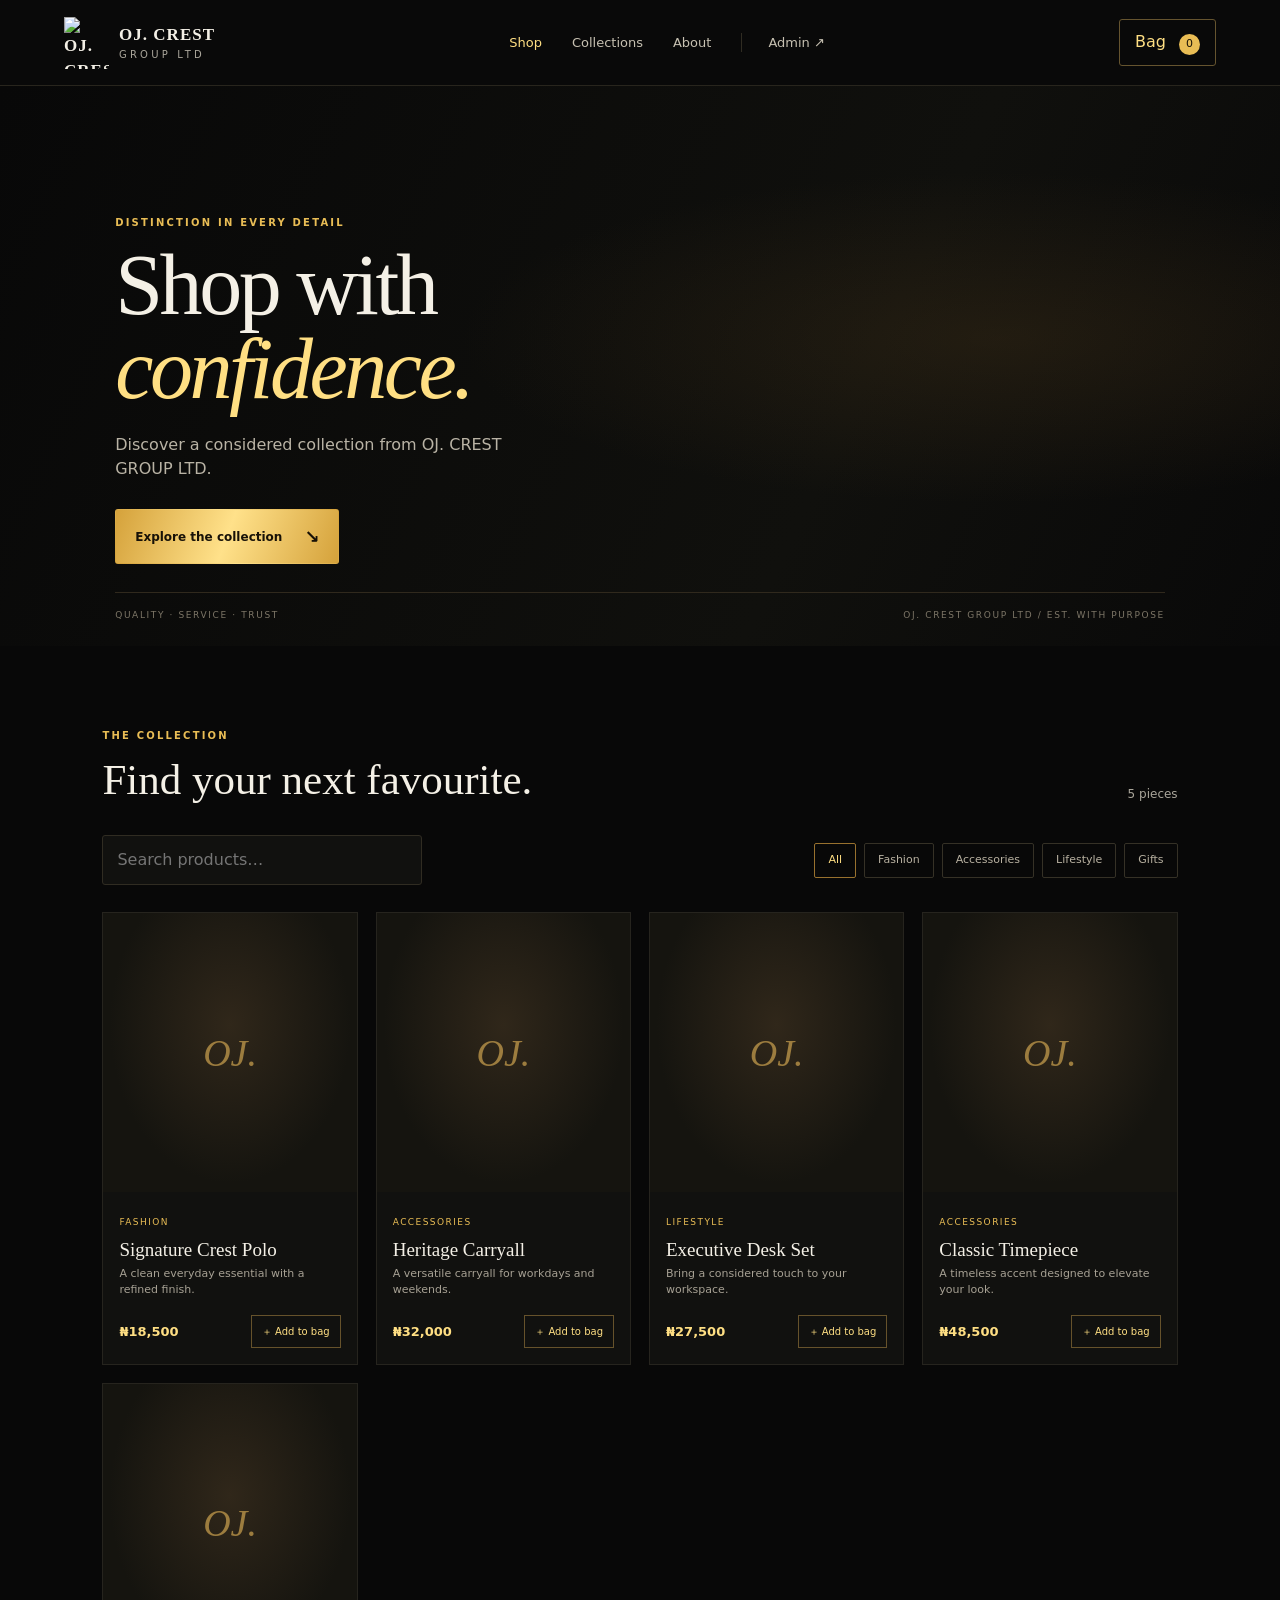
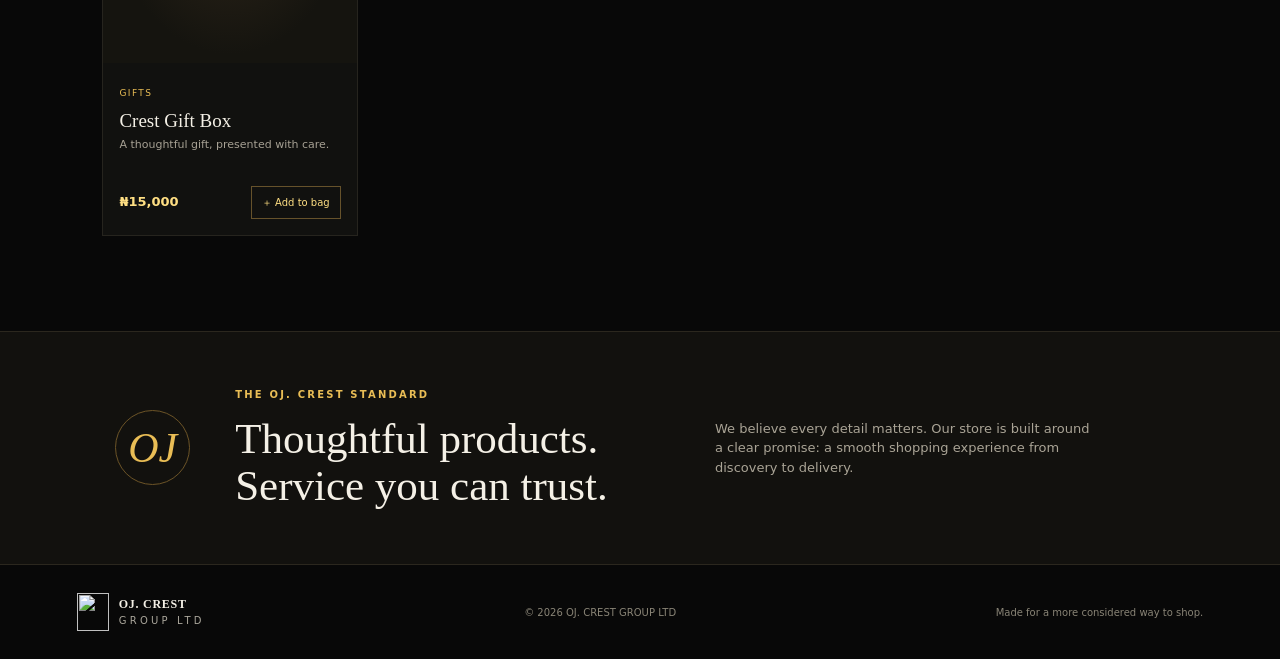
==== commit 824ce527: "Update index.html" ====
--- a/index.html
+++ b/index.html
@@ -30,4 +30,5 @@
 <div class="modal-overlay hidden" id="checkout-modal"><section class="checkout-modal"><button class="icon-button modal-x" id="checkout-close" aria-label="Close">×</button><p class="eyebrow">ALMOST YOURS</p><h2>Delivery details</h2><form id="checkout-form"><label>Full name<input name="name" required autocomplete="name"></label><label>Email address<input name="email" type="email" required autocomplete="email"></label><label>Phone number<input name="phone" required autocomplete="tel"></label><label>Delivery address<textarea name="address" required rows="3"></textarea></label><button class="button gold-button full" type="submit">Place demo order</button><p class="muted tiny">Demo only — no payment is collected.</p></form></section></div>
 <div id="toast" class="toast" role="status"></div>
 <script src="app.js"></script>
-</body></html>+  <script src="https://cdn.jsdelivr.net/npm/@supabase/supabase-js@2"></script>
+</body></html>
--- a/styles.css
+++ b/styles.css
@@ -0,0 +1,2 @@
+:root{--black:#080808;--panel:#11110f;--panel2:#171714;--gold:#e9bd55;--gold2:#ffdf83;--text:#f4f0e6;--muted:#aaa69b;--line:#302c22;--green:#a7d7ad;--red:#f09a8f}*{box-sizing:border-box}html{scroll-behavior:smooth}body{margin:0;background:var(--black);color:var(--text);font-family:Inter,ui-sans-serif,system-ui,-apple-system,BlinkMacSystemFont,"Segoe UI",sans-serif;line-height:1.5}a{color:inherit;text-decoration:none}button,input,textarea,select{font:inherit}button{cursor:pointer}.topbar{height:86px;padding:0 5vw;display:flex;align-items:center;justify-content:space-between;border-bottom:1px solid #28251d;background:#090909;position:sticky;top:0;z-index:10}.brand{display:flex;align-items:center;gap:10px;font-family:Georgia,serif;font-weight:700;letter-spacing:.06em;font-size:17px}.brand img{width:45px;height:52px;object-fit:contain}.brand small{display:block;font:10px/1.6 system-ui;letter-spacing:.32em;color:var(--muted)}nav{display:flex;align-items:center;gap:30px;color:#c7c1b2;font-size:13px}nav a:hover,nav a.active{color:var(--gold2)}.admin-link{border-left:1px solid var(--line);padding-left:26px}.cart-button{background:transparent;border:1px solid #65542f;color:var(--gold2);padding:10px 15px;border-radius:3px}.cart-button span{display:inline-grid;place-items:center;background:var(--gold);color:#171107;border-radius:50%;width:21px;height:21px;margin-left:8px;font-size:11px}.hero{min-height:560px;padding:75px 9vw 28px;position:relative;overflow:hidden;background:radial-gradient(ellipse at 78% 45%,#4a371a55 0,transparent 38%),linear-gradient(115deg,#080808,#10100d 65%,#090909);display:flex;align-items:center}.hero-copy{position:relative;z-index:1;max-width:570px}.eyebrow{font-size:10px;letter-spacing:.22em;color:var(--gold);font-weight:700;margin:0 0 13px}.hero h1{font:clamp(48px,7vw,86px)/.98 Georgia,serif;letter-spacing:-.04em;margin:0 0 22px}.hero h1 em{color:var(--gold2);font-weight:400}.hero-copy>p:not(.eyebrow){color:#b9b3a5;max-width:390px;margin-bottom:28px}.button{display:inline-flex;justify-content:center;align-items:center;gap:22px;border-radius:3px;padding:13px 19px;font-weight:700;font-size:12px;border:1px solid transparent;transition:.2s}.gold-button{background:linear-gradient(110deg,#d5a23b,#ffe18a,#d5a23b);color:#171107}.gold-button:hover{filter:brightness(1.1);transform:translateY(-1px)}.gold-button span{font-size:18px}.hero-mark{position:absolute;right:8%;width:min(39vw,420px);opacity:.23;filter:drop-shadow(0 0 35px #bd8a2a22)}.hero-mark img{width:100%;height:auto}.hero-foot{position:absolute;bottom:24px;left:9vw;right:9vw;display:flex;justify-content:space-between;font-size:9px;letter-spacing:.18em;color:#7d7667;border-top:1px solid #30291d;padding-top:16px}.shop-section{padding:82px 8vw 95px}.section-heading,.view-toolbar,.panel-head{display:flex;align-items:end;justify-content:space-between;gap:20px}.section-heading h2,.about-strip h2{font:clamp(30px,4vw,43px)/1.1 Georgia,serif;margin:0}.muted{color:var(--muted);font-size:12px}.shop-tools{display:flex;gap:16px;align-items:center;justify-content:space-between;margin:32px 0 27px;flex-wrap:wrap}.shop-tools input,.table-toolbar input{width:min(100%,320px);background:#11110f;border:1px solid var(--line);color:var(--text);padding:12px 14px;border-radius:3px;outline:none}.shop-tools input:focus,input:focus,textarea:focus{border-color:#b68b38}.filters{display:flex;gap:8px;flex-wrap:wrap}.filter-chip{background:transparent;color:#b8b1a1;border:1px solid #353126;padding:8px 13px;border-radius:2px;font-size:11px}.filter-chip.selected,.filter-chip:hover{color:var(--gold2);border-color:#98712e}.product-grid{display:grid;grid-template-columns:repeat(4,minmax(0,1fr));gap:18px}.product-card{background:#11110f;border:1px solid #26241e;min-width:0;transition:.2s}.product-card:hover{border-color:#68532b;transform:translateY(-3px)}.product-visual{aspect-ratio:4/4.4;background:radial-gradient(ellipse at 50% 40%,#30271a,#15140f 67%);display:grid;place-items:center;overflow:hidden;position:relative}.product-visual img{width:100%;height:100%;object-fit:cover}.product-placeholder{font:italic 38px Georgia;color:#c39b4c;opacity:.75}.product-info{padding:16px}.product-category{font-size:9px;color:var(--gold);letter-spacing:.16em;text-transform:uppercase}.product-info h3{font:19px Georgia,serif;margin:7px 0 5px;overflow-wrap:anywhere}.product-desc{color:#a7a194;font-size:11px;min-height:34px}.product-bottom{display:flex;justify-content:space-between;align-items:center;gap:8px;margin-top:15px}.price{font-size:13px;font-weight:700;color:var(--gold2)}.add-button{border:1px solid #66522b;color:var(--gold2);background:transparent;padding:8px 10px;font-size:10px}.add-button:hover{background:#3b2c12}.empty{text-align:center;padding:60px 10px;color:var(--muted)}.empty>span{font-size:35px;color:var(--gold)}.about-strip{padding:55px 9vw;background:#12110e;border-top:1px solid #2b271e;border-bottom:1px solid #2b271e;display:grid;grid-template-columns:90px 1fr 1fr;align-items:center;gap:30px}.crest{font:italic 42px Georgia;color:var(--gold);border:1px solid #6c5427;border-radius:50%;width:75px;height:75px;display:grid;place-items:center}.about-strip>p{color:#aaa496;font-size:13px;max-width:380px}footer{padding:28px 6vw;display:flex;align-items:center;justify-content:space-between;gap:18px;color:#898476;font-size:10px}.footer-brand{color:var(--text);font-size:12px}.footer-brand img{width:32px;height:38px}.overlay,.modal-overlay{position:fixed;inset:0;background:#000b;z-index:30;display:flex;justify-content:flex-end}.hidden{display:none!important}.cart-drawer{background:#11110f;border-left:1px solid var(--line);width:min(460px,100%);height:100%;padding:28px;display:flex;flex-direction:column}.drawer-head{display:flex;justify-content:space-between;align-items:center;border-bottom:1px solid var(--line);padding-bottom:20px}.drawer-head h2,.checkout-modal h2{font:32px Georgia,serif;margin:0}.icon-button{background:none;color:var(--text);border:1px solid var(--line);font-size:25px;width:38px;height:38px}.cart-items{overflow:auto;flex:1;padding:10px 0}.cart-row{display:grid;grid-template-columns:1fr auto;gap:12px;padding:17px 0;border-bottom:1px solid var(--line)}.cart-row h4{margin:0 0 5px;font:17px Georgia}.cart-row small{color:var(--muted)}.qty-control{display:flex;align-items:center;gap:10px;margin-top:10px}.qty-control button{background:#222016;border:1px solid #4b4029;color:var(--gold2);width:26px;height:25px}.cart-bottom{border-top:1px solid var(--line);padding-top:18px}.total-line{display:flex;justify-content:space-between;margin-bottom:8px}.total-line strong{color:var(--gold2)}.small{font-size:11px}.full{width:100%;margin-top:12px}.modal-overlay{justify-content:center;align-items:center;padding:18px;overflow:auto}.checkout-modal{position:relative;background:#12110e;border:1px solid #4b3b20;padding:32px;width:min(490px,100%);max-height:94vh;overflow:auto;box-shadow:0 20px 80px #000}.modal-x{position:absolute;right:17px;top:17px}.checkout-modal h2{margin-bottom:22px}.checkout-modal form,.checkout-modal label{display:flex;flex-direction:column;gap:7px}.checkout-modal form{gap:14px}.checkout-modal label{font-size:11px;color:#c9c2b2}.checkout-modal input,.checkout-modal textarea{background:#090908;color:var(--text);border:1px solid #383126;border-radius:2px;padding:11px;resize:vertical;min-width:0}.tiny{font-size:10px;text-align:center}.toast{position:fixed;bottom:22px;left:50%;transform:translate(-50%,20px);background:#f2d276;color:#171107;padding:12px 18px;font-size:12px;font-weight:700;opacity:0;pointer-events:none;transition:.25s;z-index:80;max-width:90vw}.toast.show{opacity:1;transform:translate(-50%,0)}
+/* Admin */.admin-layout{min-height:100vh;display:grid;grid-template-columns:235px 1fr}.sidebar{background:#0d0d0b;border-right:1px solid var(--line);padding:27px 15px;display:flex;flex-direction:column;min-height:100vh}.side-brand{padding:0 10px 30px;border-bottom:1px solid #29261f;font-size:14px}.side-brand img{width:40px;height:47px}.side-brand small{font-size:8px}.side-label{color:#766f60;font-size:9px;letter-spacing:.2em;margin:28px 12px 10px}.side-link{width:100%;display:flex;align-items:center;gap:13px;text-align:left;background:transparent;border:0;color:#aaa496;padding:13px 12px;font-size:13px;border-radius:3px;margin:2px 0}.side-link.selected,.side-link:hover{background:#282113;color:var(--gold2)}.side-link b{margin-left:auto;background:#4c3919;color:var(--gold2);border-radius:20px;font-size:10px;padding:2px 7px}.sidebar-bottom{margin-top:auto}.admin-note{display:block;border-top:1px solid var(--line);margin:18px 8px 0;padding:18px 4px;color:#777163;font-size:9px;line-height:2;letter-spacing:.1em}.admin-note strong{color:var(--gold2);letter-spacing:0}.admin-main{min-width:0;padding:0 34px 55px}.admin-top{display:flex;align-items:center;justify-content:space-between;gap:15px;padding:28px 0;border-bottom:1px solid var(--line)}.admin-top h1{font:34px Georgia;margin:0}.admin-top-right{display:flex;align-items:center;gap:16px}.status-pill{font-size:10px;color:#b9b3a5}.status-pill i{display:inline-block;width:7px;height:7px;border-radius:50%;background:#8cc596;margin-right:6px}.outline-button{background:transparent;border-color:#61502e;color:var(--gold2)}.welcome{display:flex;justify-content:space-between;align-items:center;gap:20px;padding:34px 0 25px}.welcome h2{font:31px Georgia;margin:0 0 5px}.welcome p:not(.eyebrow){color:var(--muted);font-size:12px;margin:0}.stats-grid{display:grid;grid-template-columns:repeat(4,minmax(0,1fr));gap:14px}.stat-card{border:1px solid var(--line);background:linear-gradient(135deg,#15140f,#0e0e0c);padding:20px;min-width:0}.stat-card>span{font-size:11px;color:#b9b2a4;display:flex;justify-content:space-between}.stat-card>span i{font-style:normal;color:var(--gold)}.stat-card strong{display:block;font:clamp(24px,3vw,34px) Georgia;color:var(--gold2);margin:15px 0 8px;overflow-wrap:anywhere}.stat-card small{font-size:10px;color:#827c6e}.admin-panels{display:grid;grid-template-columns:1.2fr 1fr;gap:16px;margin-top:20px}.panel,.table-panel{border:1px solid var(--line);background:#10100e;min-width:0}.panel{padding:20px}.panel-head{align-items:center;margin-bottom:17px}.panel-head h3{font:22px Georgia;margin:0}.text-button{background:none;border:0;color:var(--gold2);font-size:11px}.order-mini,.stock-row{display:flex;justify-content:space-between;align-items:center;gap:12px;border-top:1px solid #29261f;padding:13px 0;font-size:11px}.order-mini strong,.stock-row strong{display:block;font-size:12px;font-weight:600}.order-mini small,.stock-row small{display:block;color:var(--muted);font-size:10px;margin-top:3px}.order-mini .price{white-space:nowrap}.notice{display:flex;gap:14px;background:#1a170f;border:1px solid #4a3a20;padding:17px;margin-top:20px}.notice>span{font-size:22px;color:var(--gold)}.notice strong{font-size:12px;color:var(--gold2)}.notice p{margin:4px 0 0;color:#a7a08f;font-size:11px}.admin-view{padding-top:28px}.view-toolbar{align-items:center;margin-bottom:22px}.view-toolbar h2{font:31px Georgia;margin:0}.table-panel{padding:0}.table-toolbar{padding:14px;display:flex;justify-content:space-between;align-items:center;gap:15px}.table-toolbar input{width:260px}.table-wrap{overflow:auto}table{width:100%;border-collapse:collapse;text-align:left;white-space:nowrap}th{font-size:9px;letter-spacing:.12em;text-transform:uppercase;color:#8d8677;background:#171611}td,th{padding:15px 14px;border-top:1px solid #2b281f}td{font-size:11px;color:#d8d1c1}td .muted{font-size:10px}.table-product{display:flex;align-items:center;gap:10px;white-space:normal;min-width:170px}.table-thumb{width:38px;height:42px;object-fit:cover;background:#252016;display:grid;place-items:center;color:var(--gold);font:18px Georgia}.table-product strong{display:block;font-size:12px}.table-product small{display:block;color:var(--muted);font-size:10px;margin-top:3px}.status-tag{display:inline-block;padding:4px 7px;font-size:9px;background:#262318;color:#d8c28b;border-radius:2px}.status-tag.published,.status-tag.paid,.status-tag.delivered{background:#19291d;color:#a9d8ad}.status-tag.draft,.status-tag.cancelled{background:#2b1c19;color:#e6a39a}.row-actions{display:flex;gap:6px}.mini-button{background:transparent;border:1px solid #4b422e;color:#d5c79d;padding:6px 8px;font-size:10px}.mini-button.danger{color:#efa69a;border-color:#59352e}.inventory-grid{display:grid;grid-template-columns:repeat(3,minmax(0,1fr));gap:14px}.inventory-card{border:1px solid var(--line);background:#11110f;padding:19px}.inventory-card h3{font:19px Georgia;margin:0 0 5px}.inventory-card p{font-size:11px;color:var(--muted);margin:0 0 16px}.inventory-meter{height:4px;background:#302a1e;margin:12px 0}.inventory-meter span{display:block;height:100%;background:var(--gold)}.inventory-meta{display:flex;justify-content:space-between;font-size:10px}.form-row{display:grid;grid-template-columns:1fr 1fr;gap:12px}.check-label{flex-direction:row!important;align-items:center}.check-label input{accent-color:#d8ad4d}.empty-cell{text-align:center;padding:32px;color:var(--muted)}@media(max-width:1000px){.product-grid{grid-template-columns:repeat(3,minmax(0,1fr))}.stats-grid{grid-template-columns:repeat(2,minmax(0,1fr))}.admin-panels{grid-template-columns:1fr}.inventory-grid{grid-template-columns:repeat(2,minmax(0,1fr))}.admin-layout{grid-template-columns:190px 1fr}.admin-main{padding:0 22px 40px}}@media(max-width:680px){.topbar{height:70px;padding:0 16px}.brand{font-size:13px;gap:6px}.brand img{width:32px;height:40px}nav{display:none}.cart-button{padding:7px 9px;font-size:11px}.hero{min-height:480px;padding:55px 25px 60px}.hero-mark{right:-13%;width:65vw;opacity:.16}.hero-foot{left:25px;right:25px;font-size:7px;letter-spacing:.08em}.shop-section{padding:55px 18px}.section-heading h2{font-size:31px}.shop-tools{align-items:stretch}.shop-tools input{width:100%}.product-grid{grid-template-columns:repeat(2,minmax(0,1fr));gap:10px}.product-info{padding:11px}.product-info h3{font-size:16px}.product-desc{font-size:10px}.product-bottom{align-items:flex-start;flex-direction:column}.add-button{width:100%}.about-strip{padding:35px 22px;grid-template-columns:58px 1fr;gap:17px}.crest{width:55px;height:55px;font-size:28px}.about-strip h2{font-size:29px}.about-strip>p{grid-column:1/-1;margin:0}.footer-brand{display:none}footer{padding:22px;flex-wrap:wrap}.admin-layout{display:block}.sidebar{min-height:auto;position:sticky;top:0;z-index:15;padding:10px;display:flex;flex-direction:row;align-items:center;gap:5px;border-right:0;border-bottom:1px solid var(--line);overflow:auto}.side-brand{padding:0;border:0;flex-shrink:0;margin-right:8px}.side-brand img{width:27px;height:31px}.side-brand span{font-size:10px}.side-brand small{font-size:6px}.side-label,.sidebar-bottom,.side-link b{display:none}.side-link{width:auto;white-space:nowrap;padding:9px;font-size:10px;gap:5px;margin:0}.admin-main{padding:0 14px 35px}.admin-top{padding:19px 0}.admin-top h1{font-size:27px}.admin-top-right{gap:7px}.status-pill{display:none}.admin-top .button{font-size:10px;padding:9px}.welcome{align-items:flex-start;padding:25px 0;flex-direction:column}.welcome h2{font-size:27px}.stats-grid{gap:9px}.stat-card{padding:13px}.stat-card strong{font-size:25px}.stat-card small{font-size:9px}.panel{padding:14px}.admin-panels{gap:12px}.view-toolbar{align-items:flex-start;flex-direction:column}.view-toolbar h2{font-size:27px}.inventory-grid{grid-template-columns:1fr}.table-toolbar{align-items:stretch;flex-direction:column}.table-toolbar input{width:100%}.checkout-modal{padding:26px 20px}.form-row{grid-template-columns:1fr}.hero h1{font-size:57px}}
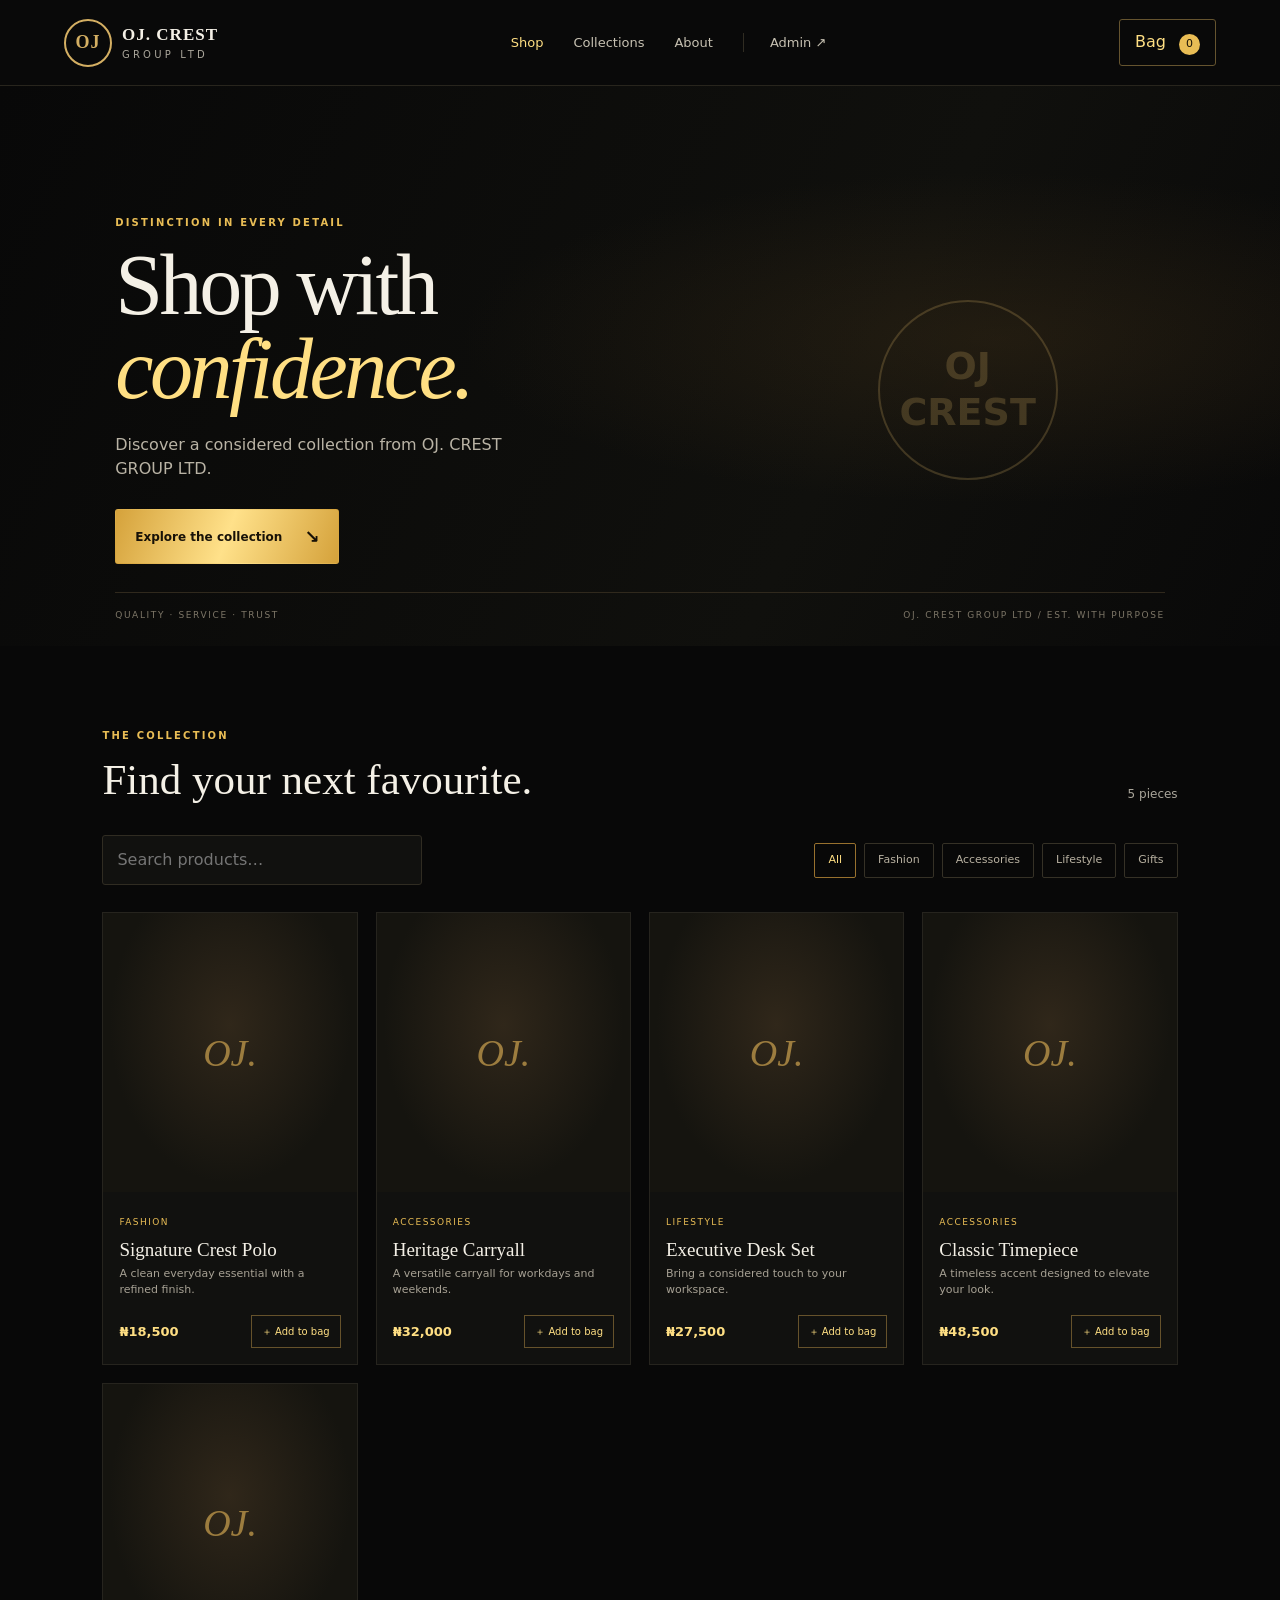
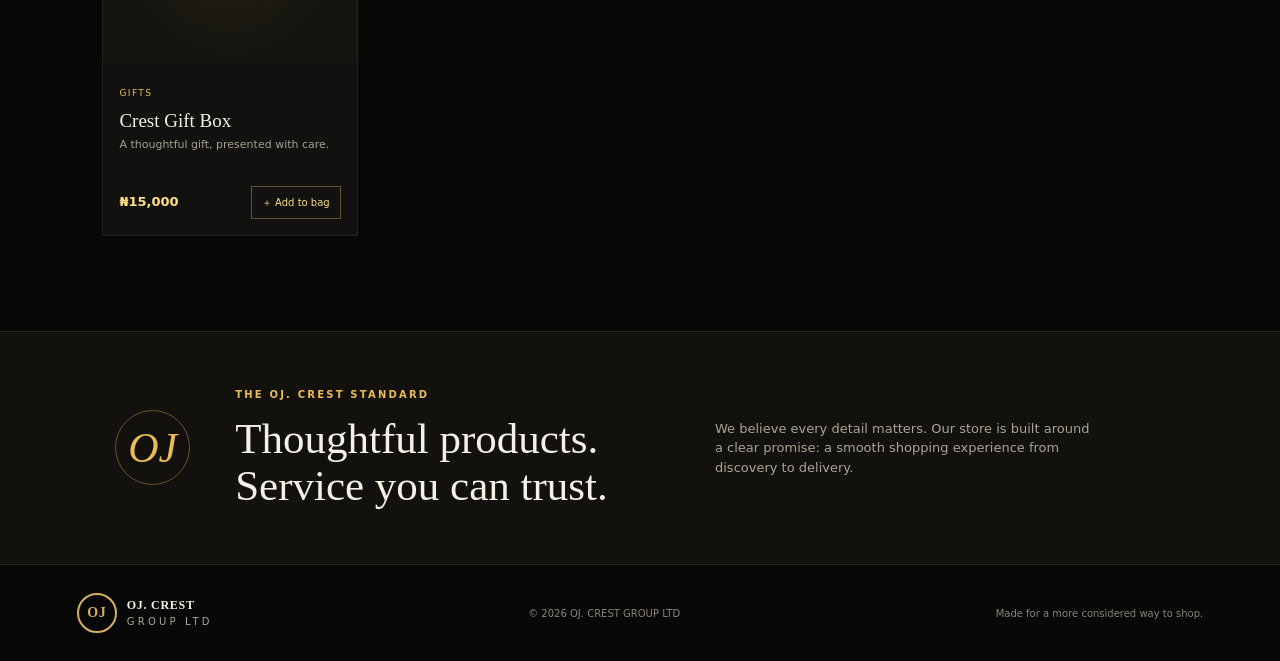
==== commit 34b8ed74: "Update index.html" ====
--- a/index.html
+++ b/index.html
@@ -1,34 +1,183 @@
 <!doctype html>
+
 <html lang="en">
 <head>
-<meta charset="utf-8"><meta name="viewport" content="width=device-width,initial-scale=1">
-<meta name="theme-color" content="#080808"><title>OJ. CREST GROUP LTD — Store</title>
-<link rel="stylesheet" href="styles.css">
-</head>
-<body data-page="store">
-<header class="topbar">
-  <a class="brand" href="index.html"><img src="assets/oj-crest-logo.png" alt="OJ. CREST GROUP LTD logo"><span>OJ. CREST <small>GROUP LTD</small></span></a>
-  <nav><a class="active" href="index.html">Shop</a><a href="#collections">Collections</a><a href="#about">About</a><a class="admin-link" href="admin.html">Admin ↗</a></nav>
-  <button class="cart-button" id="cart-open">Bag <span id="cart-count">0</span></button>
-</header>
-<main>
+<meta charset="utf-8">
+<meta name="viewport" content="width=device-width,initial-scale=1">
+<meta name="theme-color" content="#080808">
+<title>OJ. CREST GROUP LTD — Store</title>
+<link rel="stylesheet" href="styles.css"><style>
+.brand img,
+.hero-mark img,
+.footer-brand img {
+  display: block;
+  max-width: 100%;
+  height: auto;
+  object-fit: contain;
+}
+
+.brand img {
+  width: 48px;
+  height: 48px;
+}
+
+.hero-mark img {
+  width: min(100%, 320px);
+  margin: auto;
+}
+
+.footer-brand img {
+  width: 40px;
+  height: 40px;
+}
+
+.logo-fallback {
+  display: none;
+  color: #d4af63;
+  font-weight: 800;
+  font-size: 18px;
+  line-height: 1.2;
+  align-items: center;
+  justify-content: center;
+  text-align: center;
+  border: 2px solid #d4af63;
+  border-radius: 50%;
+  width: 48px;
+  height: 48px;
+  flex-shrink: 0;
+}
+
+.hero-mark .logo-fallback {
+  width: 180px;
+  height: 180px;
+  font-size: 38px;
+  margin: 20px auto;
+}
+
+.footer-brand .logo-fallback {
+  width: 40px;
+  height: 40px;
+  font-size: 14px;
+}
+</style></head><body data-page="store"><header class="topbar">
+  <a class="brand" href="index.html">
+    <img src="assets/oj-crest-logo.png"
+         alt="OJ. CREST GROUP LTD logo"
+         onerror="this.style.display='none';this.nextElementSibling.style.display='flex'">
+    <span class="logo-fallback">OJ</span>
+    <span>OJ. CREST <small>GROUP LTD</small></span>
+  </a>  <nav>
+    <a class="active" href="index.html">Shop</a>
+    <a href="#collections">Collections</a>
+    <a href="#about">About</a>
+    <a class="admin-link" href="admin.html">Admin ↗</a>
+  </nav>  <button class="cart-button" id="cart-open">
+    Bag <span id="cart-count">0</span>
+  </button>
+</header><main>
   <section class="hero">
-    <div class="hero-copy"><p class="eyebrow">DISTINCTION IN EVERY DETAIL</p><h1>Shop with<br><em>confidence.</em></h1><p>Discover a considered collection from OJ. CREST GROUP LTD.</p><a class="button gold-button" href="#collections">Explore the collection <span>↘</span></a></div>
-    <div class="hero-mark"><img src="assets/oj-crest-logo.png" alt=""></div>
-    <div class="hero-foot"><span>QUALITY · SERVICE · TRUST</span><span>OJ. CREST GROUP LTD / EST. WITH PURPOSE</span></div>
+    <div class="hero-copy">
+      <p class="eyebrow">DISTINCTION IN EVERY DETAIL</p>
+      <h1>Shop with<br><em>confidence.</em></h1>
+      <p>Discover a considered collection from OJ. CREST GROUP LTD.</p>
+      <a class="button gold-button" href="#collections">
+        Explore the collection <span>↘</span>
+      </a>
+    </div><div class="hero-mark">
+  <img src="assets/oj-crest-logo.png"
+       alt="OJ. CREST GROUP LTD"
+       onerror="this.style.display='none';this.nextElementSibling.style.display='flex'">
+  <span class="logo-fallback">OJ CREST</span>
+</div>
+
+<div class="hero-foot">
+  <span>QUALITY · SERVICE · TRUST</span>
+  <span>OJ. CREST GROUP LTD / EST. WITH PURPOSE</span>
+</div>
+
+  </section>  <section id="collections" class="shop-section">
+    <div class="section-heading">
+      <div>
+        <p class="eyebrow">THE COLLECTION</p>
+        <h2>Find your next favourite.</h2>
+      </div>
+      <span id="product-total" class="muted"></span>
+    </div><div class="shop-tools">
+  <input id="search" type="search" placeholder="Search products…" aria-label="Search products">
+  <div id="category-filters" class="filters"></div>
+</div>
+
+<div id="product-grid" class="product-grid"></div>
+
+<div id="empty-state" class="empty hidden">
+  <span>✦</span>
+  <h3>Nothing here just yet</h3>
+  <p>Try another search or check back soon.</p>
+</div>
+
+  </section>  <section id="about" class="about-strip">
+    <span class="crest">OJ</span>
+    <div>
+      <p class="eyebrow">THE OJ. CREST STANDARD</p>
+      <h2>Thoughtful products.<br>Service you can trust.</h2>
+    </div>
+    <p>We believe every detail matters. Our store is built around a clear promise: a smooth shopping experience from discovery to delivery.</p>
   </section>
-  <section id="collections" class="shop-section">
-    <div class="section-heading"><div><p class="eyebrow">THE COLLECTION</p><h2>Find your next favourite.</h2></div><span id="product-total" class="muted"></span></div>
-    <div class="shop-tools"><input id="search" type="search" placeholder="Search products…" aria-label="Search products"><div id="category-filters" class="filters"></div></div>
-    <div id="product-grid" class="product-grid"></div>
-    <div id="empty-state" class="empty hidden"><span>✦</span><h3>Nothing here just yet</h3><p>Try another search or check back soon.</p></div>
+</main><footer>
+  <a class="brand footer-brand" href="index.html">
+    <img src="assets/oj-crest-logo.png"
+         alt="OJ. CREST GROUP LTD"
+         onerror="this.style.display='none';this.nextElementSibling.style.display='flex'">
+    <span class="logo-fallback">OJ</span>
+    <span>OJ. CREST <small>GROUP LTD</small></span>
+  </a><span>© <span id="year"></span> OJ. CREST GROUP LTD</span>
+<span>Made for a more considered way to shop.</span>
+
+</footer><div class="overlay hidden" id="cart-overlay">
+  <aside class="cart-drawer">
+    <div class="drawer-head">
+      <div>
+        <p class="eyebrow">YOUR SELECTION</p>
+        <h2>Your bag <span id="drawer-count">(0)</span></h2>
+      </div>
+      <button class="icon-button" id="cart-close" aria-label="Close cart">×</button>
+    </div><div id="cart-items" class="cart-items"></div>
+
+<div class="cart-bottom">
+  <div class="total-line">
+    <span>Subtotal</span>
+    <strong id="cart-subtotal">₦0</strong>
+  </div>
+  <p class="muted small">Delivery fees, if any, are confirmed before fulfilment.</p>
+  <button id="checkout" class="button gold-button full">Continue to checkout</button>
+</div>
+
+  </aside>
+</div><div class="modal-overlay hidden" id="checkout-modal">
+  <section class="checkout-modal">
+    <button class="icon-button modal-x" id="checkout-close" aria-label="Close">×</button>
+    <p class="eyebrow">ALMOST YOURS</p>
+    <h2>Delivery details</h2><form id="checkout-form">
+  <label>Full name
+    <input name="name" required autocomplete="name">
+  </label>
+
+  <label>Email address
+    <input name="email" type="email" required autocomplete="email">
+  </label>
+
+  <label>Phone number
+    <input name="phone" required autocomplete="tel">
+  </label>
+
+  <label>Delivery address
+    <textarea name="address" required rows="3"></textarea>
+  </label>
+
+  <button class="button gold-button full" type="submit">Place demo order</button>
+  <p class="muted tiny">Demo only — no payment is collected.</p>
+</form>
+
   </section>
-  <section id="about" class="about-strip"><span class="crest">OJ</span><div><p class="eyebrow">THE OJ. CREST STANDARD</p><h2>Thoughtful products.<br>Service you can trust.</h2></div><p>We believe every detail matters. Our store is built around a clear promise: a smooth shopping experience from discovery to delivery.</p></section>
-</main>
-<footer><a class="brand footer-brand" href="#"><img src="assets/oj-crest-logo.png" alt=""><span>OJ. CREST <small>GROUP LTD</small></span></a><span>© <span id="year"></span> OJ. CREST GROUP LTD</span><span>Made for a more considered way to shop.</span></footer>
-<div class="overlay hidden" id="cart-overlay"><aside class="cart-drawer"><div class="drawer-head"><div><p class="eyebrow">YOUR SELECTION</p><h2>Your bag <span id="drawer-count">(0)</span></h2></div><button class="icon-button" id="cart-close" aria-label="Close cart">×</button></div><div id="cart-items" class="cart-items"></div><div class="cart-bottom"><div class="total-line"><span>Subtotal</span><strong id="cart-subtotal">₦0</strong></div><p class="muted small">Delivery fees, if any, are confirmed before fulfilment.</p><button id="checkout" class="button gold-button full">Continue to checkout</button></div></aside></div>
-<div class="modal-overlay hidden" id="checkout-modal"><section class="checkout-modal"><button class="icon-button modal-x" id="checkout-close" aria-label="Close">×</button><p class="eyebrow">ALMOST YOURS</p><h2>Delivery details</h2><form id="checkout-form"><label>Full name<input name="name" required autocomplete="name"></label><label>Email address<input name="email" type="email" required autocomplete="email"></label><label>Phone number<input name="phone" required autocomplete="tel"></label><label>Delivery address<textarea name="address" required rows="3"></textarea></label><button class="button gold-button full" type="submit">Place demo order</button><p class="muted tiny">Demo only — no payment is collected.</p></form></section></div>
-<div id="toast" class="toast" role="status"></div>
-<script src="app.js"></script>
-  <script src="https://cdn.jsdelivr.net/npm/@supabase/supabase-js@2"></script>
-</body></html>
+</div><div id="toast" class="toast" role="status"></div><script src="https://cdn.jsdelivr.net/npm/@supabase/supabase-js@2"></script><script src="supabase-config.js"></script><script src="app.js"></script></body>
+</html>
